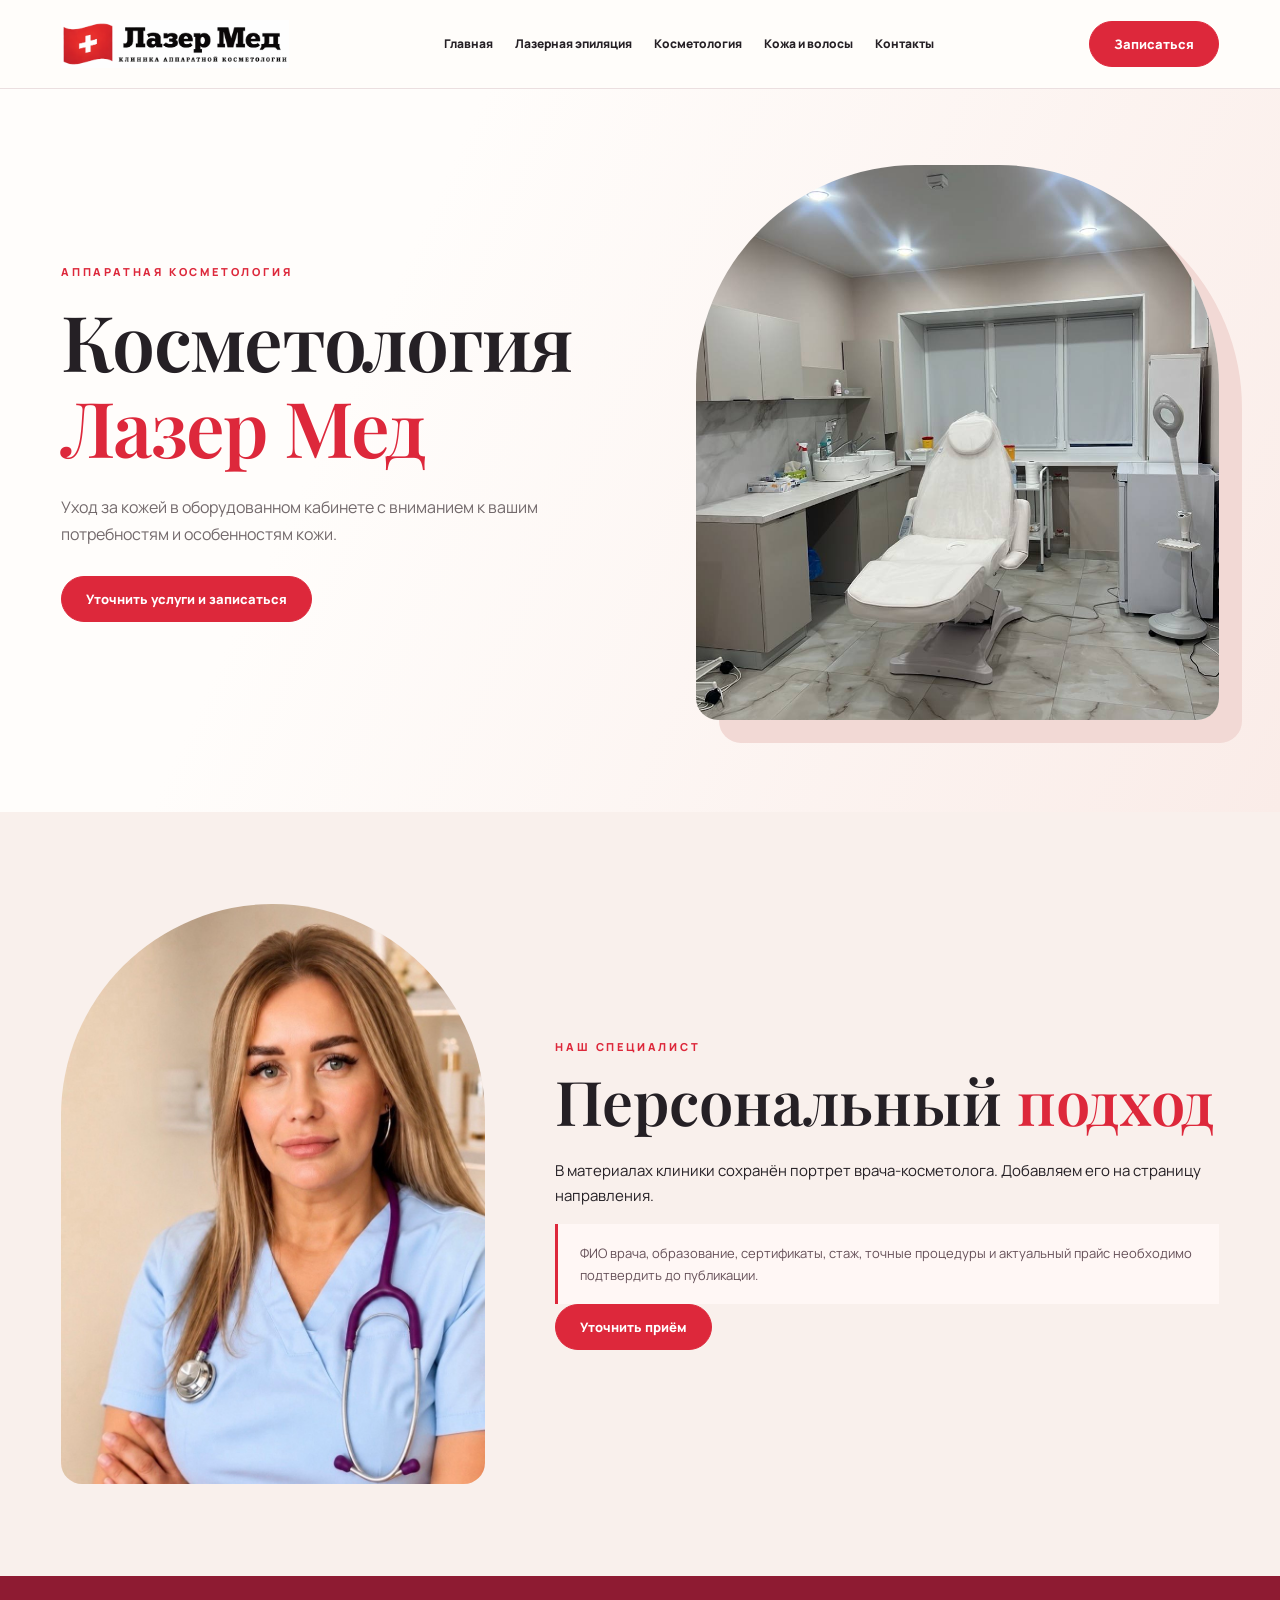
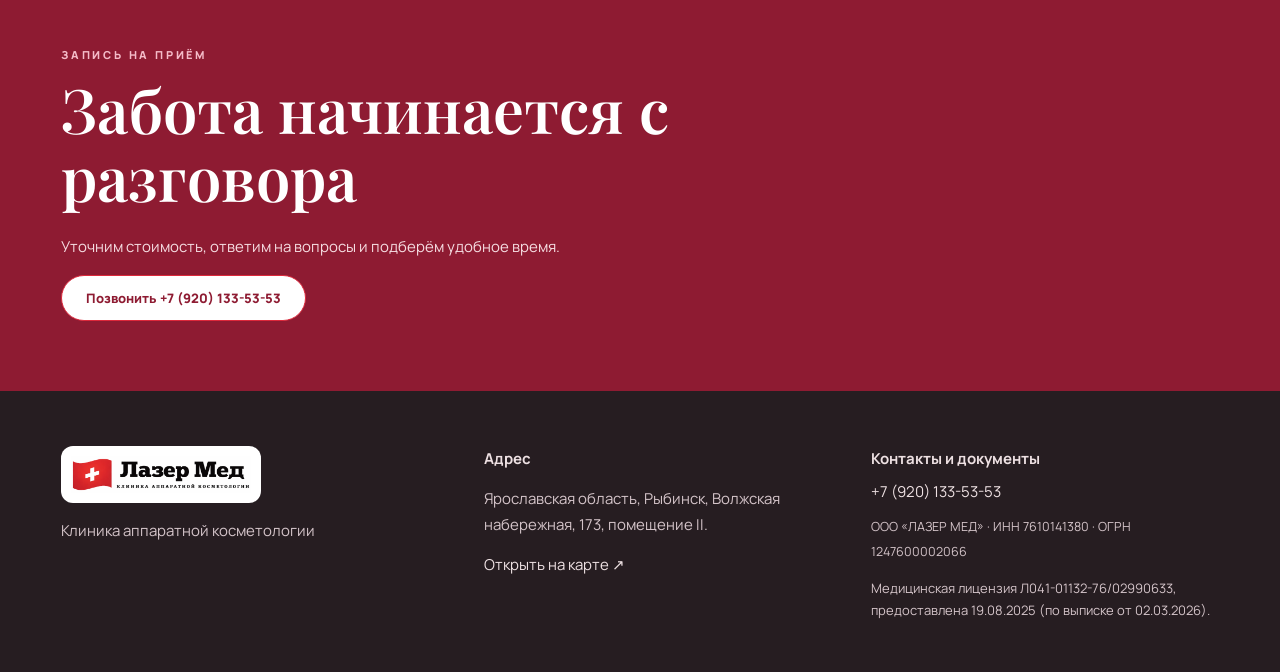
==== cosmetology.html @ faab71e4 "Add files via upload" ====
<!doctype html><html lang="ru"><head><meta charset="utf-8"><meta name="viewport" content="width=device-width, initial-scale=1"><meta name="theme-color" content="#dd283b"><meta name="description" content="Лазер Мед — клиника аппаратной косметологии, лазерная эпиляция в Рыбинске, Волжская набережная 173"><title>Косметология — Лазер Мед, Рыбинск</title><link rel="icon" href="logo.png"><link rel="stylesheet" href="style.css"></head><body><header class="header"><div class="container header-inner"><a href="index.html"><img class="brand" src="logo.png" alt="Лазер Мед"></a><nav class="nav"><a href="index.html">Главная</a><a href="epilation.html">Лазерная эпиляция</a><a href="cosmetology.html">Косметология</a><a href="trichology.html">Кожа и волосы</a><a href="index.html#contacts">Контакты</a></nav><a class="button" href="tel:+79201335353">Записаться</a></div></header><main><section class="hero"><div class="container hero-inner"><div><div class="eyebrow">Аппаратная косметология</div><h1>Косметология <em>Лазер Мед</em></h1><p class="hero-copy">Уход за кожей в оборудованном кабинете с вниманием к вашим потребностям и особенностям кожи.</p><div class="buttons"><a class="button" href="tel:+79201335353">Уточнить услуги и записаться</a></div></div><img class="hero-img original" src="5474239653788459396.jpg" alt="Кабинет косметологии"></div></section><section class="section soft"><div class="container doctor"><img src="5474227696599508143.jpg" alt="Портрет специалиста клиники"><div><div class="eyebrow">Наш специалист</div><h2>Персональный <em>подход</em></h2><p>В материалах клиники сохранён портрет врача-косметолога. Добавляем его на страницу направления.</p><div class="notice">ФИО врача, образование, сертификаты, стаж, точные процедуры и актуальный прайс необходимо подтвердить до публикации.</div><a class="button" href="tel:+79201335353">Уточнить приём</a></div></div></section><section class="cta"><div class="container"><div class="eyebrow" style="color:#f4bbc8">Запись на приём</div><h2>Забота начинается с разговора</h2><p>Уточним стоимость, ответим на вопросы и подберём удобное время.</p><a class="button" style="background:white;color:#8e1b32" href="tel:+79201335353">Позвонить +7 (920) 133-53-53</a></div></section></main><footer class="footer" id="contacts"><div class="container footcols"><div><img src="logo.png" alt="Лазер Мед"><p>Клиника аппаратной косметологии</p></div><div><strong>Адрес</strong><p>Ярославская область, Рыбинск, Волжская набережная, 173, помещение II.</p><a href="https://yandex.ru/maps/?text=%D0%A0%D1%8B%D0%B1%D0%B8%D0%BD%D1%81%D0%BA%20%D0%92%D0%BE%D0%BB%D0%B6%D1%81%D0%BA%D0%B0%D1%8F%20%D0%BD%D0%B0%D0%B1%D0%B5%D1%80%D0%B5%D0%B6%D0%BD%D0%B0%D1%8F%20173" target="_blank" rel="noopener">Открыть на карте ↗</a></div><div><strong>Контакты и документы</strong><a href="tel:+79201335353">+7 (920) 133-53-53</a><small>ООО «ЛАЗЕР МЕД» · ИНН 7610141380 · ОГРН 1247600002066</small><p class="subtle">Медицинская лицензия Л041-01132-76/02990633, предоставлена 19.08.2025 (по выписке от 02.03.2026).</p></div></div></footer><div class="mob"><a class="button alt" href="index.html">Главная</a><a class="button" href="tel:+79201335353">Записаться</a></div></body></html>
---- style.css ----
@import url('https://fonts.googleapis.com/css2?family=Manrope:wght@400;500;600;700;800&family=Playfair+Display:wght@500;600;700&display=swap');:root{--red:#dd283b;--burg:#8e1b32;--ink:#252025;--muted:#736a6c;--light:#fffaf8;--cream:#f5eae5;--line:#eee4e2}*{box-sizing:border-box}html{scroll-behavior:smooth}body{margin:0;color:var(--ink);background:var(--light);font:15px/1.7 Manrope,Arial,sans-serif}a{text-decoration:none;color:inherit}img{display:block;max-width:100%}.container{max-width:1210px;padding:0 26px;margin:auto}.header{position:sticky;top:0;z-index:10;background:#fffdfaf2;backdrop-filter:blur(18px);border-bottom:1px solid #ebdfe0}.header-inner{height:88px;display:flex;align-items:center;justify-content:space-between;gap:20px}.brand{width:228px}.nav{display:flex;gap:22px;align-items:center;font-size:12px;font-weight:800}.nav a:hover,.text-link:hover{color:var(--red)}.button{display:inline-flex;align-items:center;justify-content:center;gap:9px;border:1px solid var(--red);border-radius:100px;padding:13px 24px;font:800 13px Manrope;color:white;background:var(--red);transition:.2s}.button:hover{background:var(--burg);border-color:var(--burg)}.button.alt{background:transparent;color:var(--burg);border-color:#dcb3ba}.hero{padding:76px 0 92px;overflow:hidden;background:linear-gradient(115deg,#fffdfb 30%,#faece8)}.hero-inner{display:grid;grid-template-columns:1.04fr .96fr;align-items:center;gap:68px}.eyebrow{text-transform:uppercase;color:var(--red);letter-spacing:2.8px;font-size:11px;font-weight:800}.hero h1,h2,h3{font-family:'Playfair Display',Georgia,serif;line-height:1.12;font-weight:600}.hero h1{font-size:clamp(54px,6vw,86px);margin:15px 0 25px;letter-spacing:-1.7px}h1 em,h2 em{color:var(--red);font-style:normal}.hero-copy{color:var(--muted);max-width:570px;font-size:16px}.hero-img{width:100%;height:555px;object-fit:cover;object-position:center 46%;border-radius:220px 220px 22px 22px;box-shadow:23px 23px 0 #f2d9d5}.buttons{display:flex;gap:12px;flex-wrap:wrap;margin-top:28px}.label{font-size:12px;color:#816b70;margin-top:27px}.section{padding:92px 0}h2{font-size:clamp(43px,4.8vw,68px);margin:10px 0 22px}.intro{max-width:730px;color:var(--muted);margin:0 0 38px}.cards{display:grid;grid-template-columns:repeat(3,1fr);gap:22px}.card{border-radius:24px;overflow:hidden;background:white;border:1px solid var(--line);box-shadow:0 14px 42px #49212b0c}.card img{width:100%;height:290px;object-fit:cover}.card img.original{filter:brightness(1.08) contrast(.98) saturate(.83)}.card-body{padding:29px}.card h3{font-size:34px;margin:0 0 11px}.card p{font-size:13px;color:var(--muted)}.text-link{font-size:12px;font-weight:800;color:var(--burg);letter-spacing:.3px}.soft{background:#f9f0ec}.two{display:grid;grid-template-columns:1fr 1fr;gap:72px;align-items:center}.two>img{width:100%;height:590px;object-fit:cover;border-radius:24px}.two>img.original{filter:brightness(1.06) contrast(.96) saturate(.86)}.subtle{font-size:13px;color:var(--muted)}.tag{display:inline-block;border:1px solid #e9cdd3;background:white;border-radius:50px;padding:7px 16px;margin:5px 5px 5px 0;font-size:12px;font-weight:800}.gallery{display:grid;grid-template-columns:repeat(3,1fr);gap:16px}.gallery img{width:100%;height:350px;object-fit:cover;border-radius:18px;filter:brightness(1.08) contrast(.97) saturate(.84)}.doctor{display:grid;grid-template-columns:.78fr 1.22fr;gap:70px;align-items:center}.doctor img{height:580px;width:100%;object-fit:cover;object-position:center top;border-radius:220px 220px 22px 22px}.badge{color:var(--burg);background:#f9e6e7;font-size:12px;font-weight:800;border-radius:50px;padding:8px 16px;display:inline-block}.notice{border-left:3px solid var(--red);background:#fff7f5;padding:18px 22px;font-size:13px;color:#665159}.tablebox{overflow:auto;background:white;border-radius:18px;border:1px solid var(--line)}table{border-collapse:collapse;width:100%;min-width:590px}th,td{padding:13px 18px;border-bottom:1px solid #f2e8e6}th{background:#fbe9e8;color:#9c2940;font-size:12px;text-align:left}td:not(:first-child),th:not(:first-child){text-align:right;white-space:nowrap}tr:last-child td{border:0}.cta{background:var(--burg);color:white;padding:70px 0}.cta h2{max-width:850px}.cta p{color:#f5dce1}.footer{background:#261d21;color:#eee1e3;padding:55px 0 38px}.footcols{display:grid;grid-template-columns:1.1fr 1fr 1fr;gap:40px}.footcols img{width:200px;background:white;padding:10px;border-radius:12px}.footer p,.footer small{color:#d4c4c9}.footer a{display:block;margin:8px 0}.mob{display:none}@media(max-width:980px){.nav{gap:12px}.nav a{font-size:10px}.brand{width:155px}.hero-inner{gap:32px}.two{gap:38px}}@media(max-width:730px){.container{padding:0 20px}.header-inner{height:76px}.nav{display:none}.brand{width:190px}.hero{padding:55px 0 65px}.hero-inner,.two,.doctor,.footcols{grid-template-columns:1fr}.hero-img{height:380px;border-radius:185px 185px 18px 18px}.hero h1{font-size:clamp(53px,13vw,79px)}.section{padding:65px 0}.cards{grid-template-columns:1fr}.gallery{grid-template-columns:1fr 1fr}.gallery img{height:240px}.doctor img{height:430px}.two>img{height:390px}.footer{padding-bottom:108px}.mob{display:flex;position:fixed;bottom:0;left:0;right:0;padding:10px;background:#fffdfa;box-shadow:0 -3px 25px #39182426;gap:10px;z-index:20}.mob .button{flex:1;font-size:12px;padding:10px}} .pricelist-grid{display:grid;grid-template-columns:repeat(3,minmax(0,1fr));gap:18px;margin:26px 0}.pricelist-grid a{display:block;border:1px solid #eadcdd;background:#fff;border-radius:18px;overflow:hidden;box-shadow:0 8px 28px #41212914}.pricelist-grid img{width:100%;height:auto;display:block}.pricelist-grid a:hover{box-shadow:0 12px 36px #41212933}@media(max-width:720px){.pricelist-grid{grid-template-columns:1fr}}
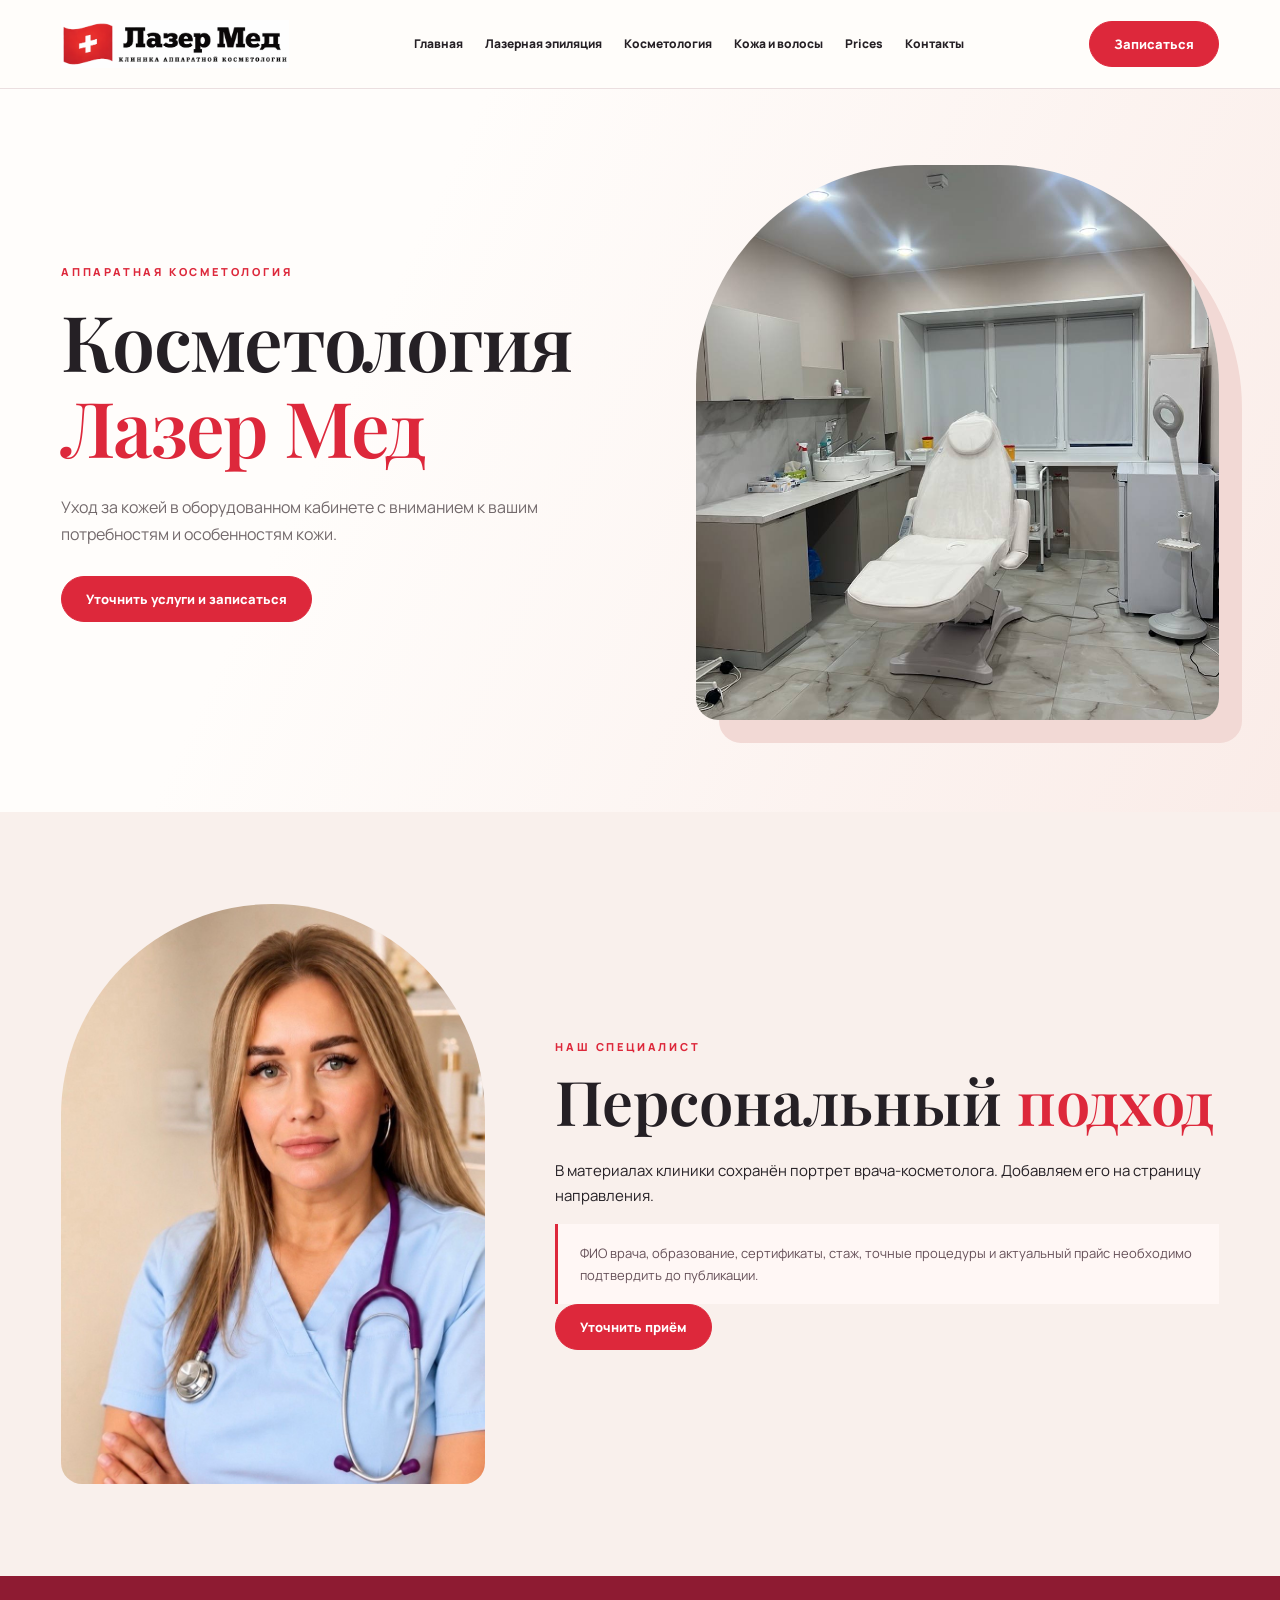
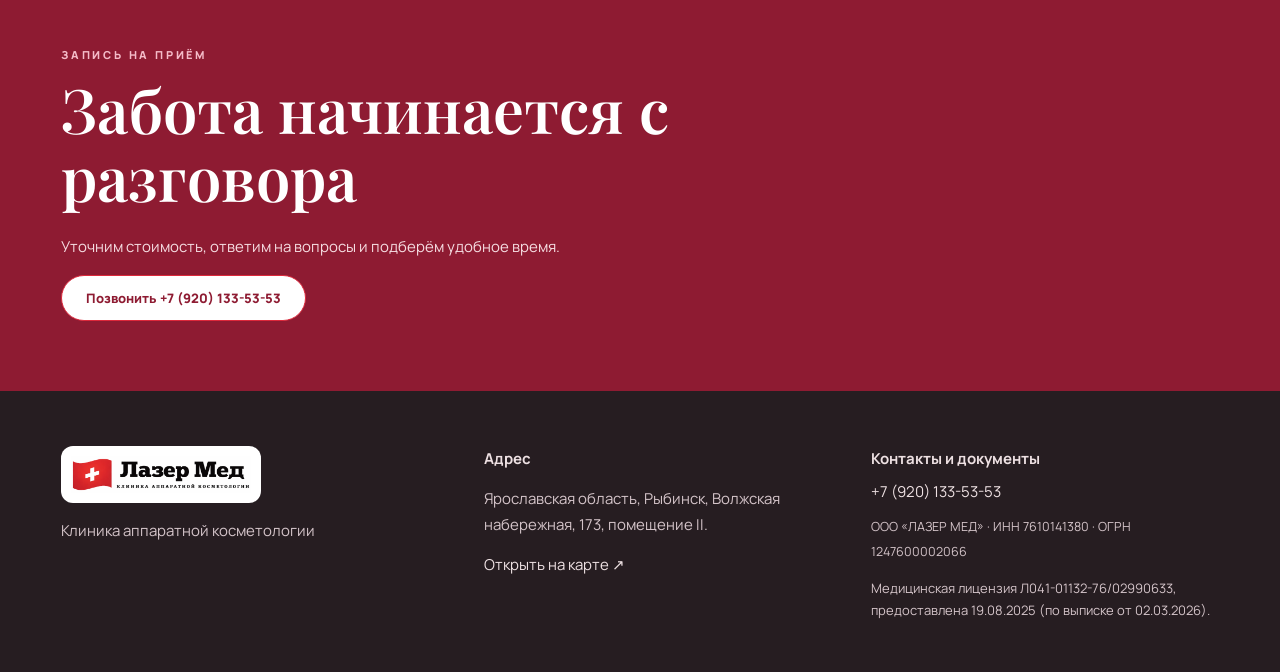
==== commit f49f343a: "Add files via upload" ====
--- a/cosmetology.html
+++ b/cosmetology.html
@@ -1 +1 @@
-<!doctype html><html lang="ru"><head><meta charset="utf-8"><meta name="viewport" content="width=device-width, initial-scale=1"><meta name="theme-color" content="#dd283b"><meta name="description" content="Лазер Мед — клиника аппаратной косметологии, лазерная эпиляция в Рыбинске, Волжская набережная 173"><title>Косметология — Лазер Мед, Рыбинск</title><link rel="icon" href="logo.png"><link rel="stylesheet" href="style.css"></head><body><header class="header"><div class="container header-inner"><a href="index.html"><img class="brand" src="logo.png" alt="Лазер Мед"></a><nav class="nav"><a href="index.html">Главная</a><a href="epilation.html">Лазерная эпиляция</a><a href="cosmetology.html">Косметология</a><a href="trichology.html">Кожа и волосы</a><a href="index.html#contacts">Контакты</a></nav><a class="button" href="tel:+79201335353">Записаться</a></div></header><main><section class="hero"><div class="container hero-inner"><div><div class="eyebrow">Аппаратная косметология</div><h1>Косметология <em>Лазер Мед</em></h1><p class="hero-copy">Уход за кожей в оборудованном кабинете с вниманием к вашим потребностям и особенностям кожи.</p><div class="buttons"><a class="button" href="tel:+79201335353">Уточнить услуги и записаться</a></div></div><img class="hero-img original" src="5474239653788459396.jpg" alt="Кабинет косметологии"></div></section><section class="section soft"><div class="container doctor"><img src="5474227696599508143.jpg" alt="Портрет специалиста клиники"><div><div class="eyebrow">Наш специалист</div><h2>Персональный <em>подход</em></h2><p>В материалах клиники сохранён портрет врача-косметолога. Добавляем его на страницу направления.</p><div class="notice">ФИО врача, образование, сертификаты, стаж, точные процедуры и актуальный прайс необходимо подтвердить до публикации.</div><a class="button" href="tel:+79201335353">Уточнить приём</a></div></div></section><section class="cta"><div class="container"><div class="eyebrow" style="color:#f4bbc8">Запись на приём</div><h2>Забота начинается с разговора</h2><p>Уточним стоимость, ответим на вопросы и подберём удобное время.</p><a class="button" style="background:white;color:#8e1b32" href="tel:+79201335353">Позвонить +7 (920) 133-53-53</a></div></section></main><footer class="footer" id="contacts"><div class="container footcols"><div><img src="logo.png" alt="Лазер Мед"><p>Клиника аппаратной косметологии</p></div><div><strong>Адрес</strong><p>Ярославская область, Рыбинск, Волжская набережная, 173, помещение II.</p><a href="https://yandex.ru/maps/?text=%D0%A0%D1%8B%D0%B1%D0%B8%D0%BD%D1%81%D0%BA%20%D0%92%D0%BE%D0%BB%D0%B6%D1%81%D0%BA%D0%B0%D1%8F%20%D0%BD%D0%B0%D0%B1%D0%B5%D1%80%D0%B5%D0%B6%D0%BD%D0%B0%D1%8F%20173" target="_blank" rel="noopener">Открыть на карте ↗</a></div><div><strong>Контакты и документы</strong><a href="tel:+79201335353">+7 (920) 133-53-53</a><small>ООО «ЛАЗЕР МЕД» · ИНН 7610141380 · ОГРН 1247600002066</small><p class="subtle">Медицинская лицензия Л041-01132-76/02990633, предоставлена 19.08.2025 (по выписке от 02.03.2026).</p></div></div></footer><div class="mob"><a class="button alt" href="index.html">Главная</a><a class="button" href="tel:+79201335353">Записаться</a></div></body></html>+<!doctype html><html lang="ru"><head><meta charset="utf-8"><meta name="viewport" content="width=device-width, initial-scale=1"><meta name="theme-color" content="#dd283b"><meta name="description" content="Лазер Мед — клиника аппаратной косметологии, лазерная эпиляция в Рыбинске, Волжская набережная 173"><title>Косметология — Лазер Мед, Рыбинск</title><link rel="icon" href="logo.png"><link rel="stylesheet" href="style.css"></head><body><header class="header"><div class="container header-inner"><a href="index.html"><img class="brand" src="logo.png" alt="Лазер Мед"></a><nav class="nav"><a href="index.html">Главная</a><a href="epilation.html">Лазерная эпиляция</a><a href="cosmetology.html">Косметология</a><a href="trichology.html">Кожа и волосы</a><a href="prices.html">Prices</a><a href="index.html#contacts">Контакты</a></nav><a class="button" href="tel:+79201335353">Записаться</a></div></header><main><section class="hero"><div class="container hero-inner"><div><div class="eyebrow">Аппаратная косметология</div><h1>Косметология <em>Лазер Мед</em></h1><p class="hero-copy">Уход за кожей в оборудованном кабинете с вниманием к вашим потребностям и особенностям кожи.</p><div class="buttons"><a class="button" href="tel:+79201335353">Уточнить услуги и записаться</a></div></div><img class="hero-img original" src="5474239653788459396.jpg" alt="Кабинет косметологии"></div></section><section class="section soft"><div class="container doctor"><img src="5474227696599508143.jpg" alt="Портрет специалиста клиники"><div><div class="eyebrow">Наш специалист</div><h2>Персональный <em>подход</em></h2><p>В материалах клиники сохранён портрет врача-косметолога. Добавляем его на страницу направления.</p><div class="notice">ФИО врача, образование, сертификаты, стаж, точные процедуры и актуальный прайс необходимо подтвердить до публикации.</div><a class="button" href="tel:+79201335353">Уточнить приём</a></div></div></section><section class="cta"><div class="container"><div class="eyebrow" style="color:#f4bbc8">Запись на приём</div><h2>Забота начинается с разговора</h2><p>Уточним стоимость, ответим на вопросы и подберём удобное время.</p><a class="button" style="background:white;color:#8e1b32" href="tel:+79201335353">Позвонить +7 (920) 133-53-53</a></div></section></main><footer class="footer" id="contacts"><div class="container footcols"><div><img src="logo.png" alt="Лазер Мед"><p>Клиника аппаратной косметологии</p></div><div><strong>Адрес</strong><p>Ярославская область, Рыбинск, Волжская набережная, 173, помещение II.</p><a href="https://yandex.ru/maps/?text=%D0%A0%D1%8B%D0%B1%D0%B8%D0%BD%D1%81%D0%BA%20%D0%92%D0%BE%D0%BB%D0%B6%D1%81%D0%BA%D0%B0%D1%8F%20%D0%BD%D0%B0%D0%B1%D0%B5%D1%80%D0%B5%D0%B6%D0%BD%D0%B0%D1%8F%20173" target="_blank" rel="noopener">Открыть на карте ↗</a></div><div><strong>Контакты и документы</strong><a href="tel:+79201335353">+7 (920) 133-53-53</a><small>ООО «ЛАЗЕР МЕД» · ИНН 7610141380 · ОГРН 1247600002066</small><p class="subtle">Медицинская лицензия Л041-01132-76/02990633, предоставлена 19.08.2025 (по выписке от 02.03.2026).</p></div></div></footer><div class="mob"><a class="button alt" href="index.html">Главная</a><a class="button" href="tel:+79201335353">Записаться</a></div></body></html>
--- a/style.css
+++ b/style.css
@@ -1 +1 @@
-@import url('https://fonts.googleapis.com/css2?family=Manrope:wght@400;500;600;700;800&family=Playfair+Display:wght@500;600;700&display=swap');:root{--red:#dd283b;--burg:#8e1b32;--ink:#252025;--muted:#736a6c;--light:#fffaf8;--cream:#f5eae5;--line:#eee4e2}*{box-sizing:border-box}html{scroll-behavior:smooth}body{margin:0;color:var(--ink);background:var(--light);font:15px/1.7 Manrope,Arial,sans-serif}a{text-decoration:none;color:inherit}img{display:block;max-width:100%}.container{max-width:1210px;padding:0 26px;margin:auto}.header{position:sticky;top:0;z-index:10;background:#fffdfaf2;backdrop-filter:blur(18px);border-bottom:1px solid #ebdfe0}.header-inner{height:88px;display:flex;align-items:center;justify-content:space-between;gap:20px}.brand{width:228px}.nav{display:flex;gap:22px;align-items:center;font-size:12px;font-weight:800}.nav a:hover,.text-link:hover{color:var(--red)}.button{display:inline-flex;align-items:center;justify-content:center;gap:9px;border:1px solid var(--red);border-radius:100px;padding:13px 24px;font:800 13px Manrope;color:white;background:var(--red);transition:.2s}.button:hover{background:var(--burg);border-color:var(--burg)}.button.alt{background:transparent;color:var(--burg);border-color:#dcb3ba}.hero{padding:76px 0 92px;overflow:hidden;background:linear-gradient(115deg,#fffdfb 30%,#faece8)}.hero-inner{display:grid;grid-template-columns:1.04fr .96fr;align-items:center;gap:68px}.eyebrow{text-transform:uppercase;color:var(--red);letter-spacing:2.8px;font-size:11px;font-weight:800}.hero h1,h2,h3{font-family:'Playfair Display',Georgia,serif;line-height:1.12;font-weight:600}.hero h1{font-size:clamp(54px,6vw,86px);margin:15px 0 25px;letter-spacing:-1.7px}h1 em,h2 em{color:var(--red);font-style:normal}.hero-copy{color:var(--muted);max-width:570px;font-size:16px}.hero-img{width:100%;height:555px;object-fit:cover;object-position:center 46%;border-radius:220px 220px 22px 22px;box-shadow:23px 23px 0 #f2d9d5}.buttons{display:flex;gap:12px;flex-wrap:wrap;margin-top:28px}.label{font-size:12px;color:#816b70;margin-top:27px}.section{padding:92px 0}h2{font-size:clamp(43px,4.8vw,68px);margin:10px 0 22px}.intro{max-width:730px;color:var(--muted);margin:0 0 38px}.cards{display:grid;grid-template-columns:repeat(3,1fr);gap:22px}.card{border-radius:24px;overflow:hidden;background:white;border:1px solid var(--line);box-shadow:0 14px 42px #49212b0c}.card img{width:100%;height:290px;object-fit:cover}.card img.original{filter:brightness(1.08) contrast(.98) saturate(.83)}.card-body{padding:29px}.card h3{font-size:34px;margin:0 0 11px}.card p{font-size:13px;color:var(--muted)}.text-link{font-size:12px;font-weight:800;color:var(--burg);letter-spacing:.3px}.soft{background:#f9f0ec}.two{display:grid;grid-template-columns:1fr 1fr;gap:72px;align-items:center}.two>img{width:100%;height:590px;object-fit:cover;border-radius:24px}.two>img.original{filter:brightness(1.06) contrast(.96) saturate(.86)}.subtle{font-size:13px;color:var(--muted)}.tag{display:inline-block;border:1px solid #e9cdd3;background:white;border-radius:50px;padding:7px 16px;margin:5px 5px 5px 0;font-size:12px;font-weight:800}.gallery{display:grid;grid-template-columns:repeat(3,1fr);gap:16px}.gallery img{width:100%;height:350px;object-fit:cover;border-radius:18px;filter:brightness(1.08) contrast(.97) saturate(.84)}.doctor{display:grid;grid-template-columns:.78fr 1.22fr;gap:70px;align-items:center}.doctor img{height:580px;width:100%;object-fit:cover;object-position:center top;border-radius:220px 220px 22px 22px}.badge{color:var(--burg);background:#f9e6e7;font-size:12px;font-weight:800;border-radius:50px;padding:8px 16px;display:inline-block}.notice{border-left:3px solid var(--red);background:#fff7f5;padding:18px 22px;font-size:13px;color:#665159}.tablebox{overflow:auto;background:white;border-radius:18px;border:1px solid var(--line)}table{border-collapse:collapse;width:100%;min-width:590px}th,td{padding:13px 18px;border-bottom:1px solid #f2e8e6}th{background:#fbe9e8;color:#9c2940;font-size:12px;text-align:left}td:not(:first-child),th:not(:first-child){text-align:right;white-space:nowrap}tr:last-child td{border:0}.cta{background:var(--burg);color:white;padding:70px 0}.cta h2{max-width:850px}.cta p{color:#f5dce1}.footer{background:#261d21;color:#eee1e3;padding:55px 0 38px}.footcols{display:grid;grid-template-columns:1.1fr 1fr 1fr;gap:40px}.footcols img{width:200px;background:white;padding:10px;border-radius:12px}.footer p,.footer small{color:#d4c4c9}.footer a{display:block;margin:8px 0}.mob{display:none}@media(max-width:980px){.nav{gap:12px}.nav a{font-size:10px}.brand{width:155px}.hero-inner{gap:32px}.two{gap:38px}}@media(max-width:730px){.container{padding:0 20px}.header-inner{height:76px}.nav{display:none}.brand{width:190px}.hero{padding:55px 0 65px}.hero-inner,.two,.doctor,.footcols{grid-template-columns:1fr}.hero-img{height:380px;border-radius:185px 185px 18px 18px}.hero h1{font-size:clamp(53px,13vw,79px)}.section{padding:65px 0}.cards{grid-template-columns:1fr}.gallery{grid-template-columns:1fr 1fr}.gallery img{height:240px}.doctor img{height:430px}.two>img{height:390px}.footer{padding-bottom:108px}.mob{display:flex;position:fixed;bottom:0;left:0;right:0;padding:10px;background:#fffdfa;box-shadow:0 -3px 25px #39182426;gap:10px;z-index:20}.mob .button{flex:1;font-size:12px;padding:10px}} .pricelist-grid{display:grid;grid-template-columns:repeat(3,minmax(0,1fr));gap:18px;margin:26px 0}.pricelist-grid a{display:block;border:1px solid #eadcdd;background:#fff;border-radius:18px;overflow:hidden;box-shadow:0 8px 28px #41212914}.pricelist-grid img{width:100%;height:auto;display:block}.pricelist-grid a:hover{box-shadow:0 12px 36px #41212933}@media(max-width:720px){.pricelist-grid{grid-template-columns:1fr}}+@import url('https://fonts.googleapis.com/css2?family=Manrope:wght@400;500;600;700;800&family=Playfair+Display:wght@500;600;700&display=swap');:root{--red:#dd283b;--burg:#8e1b32;--ink:#252025;--muted:#736a6c;--light:#fffaf8;--cream:#f5eae5;--line:#eee4e2}*{box-sizing:border-box}html{scroll-behavior:smooth}body{margin:0;color:var(--ink);background:var(--light);font:15px/1.7 Manrope,Arial,sans-serif}a{text-decoration:none;color:inherit}img{display:block;max-width:100%}.container{max-width:1210px;padding:0 26px;margin:auto}.header{position:sticky;top:0;z-index:10;background:#fffdfaf2;backdrop-filter:blur(18px);border-bottom:1px solid #ebdfe0}.header-inner{height:88px;display:flex;align-items:center;justify-content:space-between;gap:20px}.brand{width:228px}.nav{display:flex;gap:22px;align-items:center;font-size:12px;font-weight:800}.nav a:hover,.text-link:hover{color:var(--red)}.button{display:inline-flex;align-items:center;justify-content:center;gap:9px;border:1px solid var(--red);border-radius:100px;padding:13px 24px;font:800 13px Manrope;color:white;background:var(--red);transition:.2s}.button:hover{background:var(--burg);border-color:var(--burg)}.button.alt{background:transparent;color:var(--burg);border-color:#dcb3ba}.hero{padding:76px 0 92px;overflow:hidden;background:linear-gradient(115deg,#fffdfb 30%,#faece8)}.hero-inner{display:grid;grid-template-columns:1.04fr .96fr;align-items:center;gap:68px}.eyebrow{text-transform:uppercase;color:var(--red);letter-spacing:2.8px;font-size:11px;font-weight:800}.hero h1,h2,h3{font-family:'Playfair Display',Georgia,serif;line-height:1.12;font-weight:600}.hero h1{font-size:clamp(54px,6vw,86px);margin:15px 0 25px;letter-spacing:-1.7px}h1 em,h2 em{color:var(--red);font-style:normal}.hero-copy{color:var(--muted);max-width:570px;font-size:16px}.hero-img{width:100%;height:555px;object-fit:cover;object-position:center 46%;border-radius:220px 220px 22px 22px;box-shadow:23px 23px 0 #f2d9d5}.buttons{display:flex;gap:12px;flex-wrap:wrap;margin-top:28px}.label{font-size:12px;color:#816b70;margin-top:27px}.section{padding:92px 0}h2{font-size:clamp(43px,4.8vw,68px);margin:10px 0 22px}.intro{max-width:730px;color:var(--muted);margin:0 0 38px}.cards{display:grid;grid-template-columns:repeat(3,1fr);gap:22px}.card{border-radius:24px;overflow:hidden;background:white;border:1px solid var(--line);box-shadow:0 14px 42px #49212b0c}.card img{width:100%;height:290px;object-fit:cover}.card img.original{filter:brightness(1.08) contrast(.98) saturate(.83)}.card-body{padding:29px}.card h3{font-size:34px;margin:0 0 11px}.card p{font-size:13px;color:var(--muted)}.text-link{font-size:12px;font-weight:800;color:var(--burg);letter-spacing:.3px}.soft{background:#f9f0ec}.two{display:grid;grid-template-columns:1fr 1fr;gap:72px;align-items:center}.two>img{width:100%;height:590px;object-fit:cover;border-radius:24px}.two>img.original{filter:brightness(1.06) contrast(.96) saturate(.86)}.subtle{font-size:13px;color:var(--muted)}.tag{display:inline-block;border:1px solid #e9cdd3;background:white;border-radius:50px;padding:7px 16px;margin:5px 5px 5px 0;font-size:12px;font-weight:800}.gallery{display:grid;grid-template-columns:repeat(3,1fr);gap:16px}.gallery img{width:100%;height:350px;object-fit:cover;border-radius:18px;filter:brightness(1.08) contrast(.97) saturate(.84)}.doctor{display:grid;grid-template-columns:.78fr 1.22fr;gap:70px;align-items:center}.doctor img{height:580px;width:100%;object-fit:cover;object-position:center top;border-radius:220px 220px 22px 22px}.badge{color:var(--burg);background:#f9e6e7;font-size:12px;font-weight:800;border-radius:50px;padding:8px 16px;display:inline-block}.notice{border-left:3px solid var(--red);background:#fff7f5;padding:18px 22px;font-size:13px;color:#665159}.tablebox{overflow:auto;background:white;border-radius:18px;border:1px solid var(--line)}table{border-collapse:collapse;width:100%;min-width:590px}th,td{padding:13px 18px;border-bottom:1px solid #f2e8e6}th{background:#fbe9e8;color:#9c2940;font-size:12px;text-align:left}td:not(:first-child),th:not(:first-child){text-align:right;white-space:nowrap}tr:last-child td{border:0}.cta{background:var(--burg);color:white;padding:70px 0}.cta h2{max-width:850px}.cta p{color:#f5dce1}.footer{background:#261d21;color:#eee1e3;padding:55px 0 38px}.footcols{display:grid;grid-template-columns:1.1fr 1fr 1fr;gap:40px}.footcols img{width:200px;background:white;padding:10px;border-radius:12px}.footer p,.footer small{color:#d4c4c9}.footer a{display:block;margin:8px 0}.mob{display:none}@media(max-width:980px){.nav{gap:12px}.nav a{font-size:10px}.brand{width:155px}.hero-inner{gap:32px}.two{gap:38px}}@media(max-width:730px){.container{padding:0 20px}.header-inner{height:76px}.nav{display:none}.brand{width:190px}.hero{padding:55px 0 65px}.hero-inner,.two,.doctor,.footcols{grid-template-columns:1fr}.hero-img{height:380px;border-radius:185px 185px 18px 18px}.hero h1{font-size:clamp(53px,13vw,79px)}.section{padding:65px 0}.cards{grid-template-columns:1fr}.gallery{grid-template-columns:1fr 1fr}.gallery img{height:240px}.doctor img{height:430px}.two>img{height:390px}.footer{padding-bottom:108px}.mob{display:flex;position:fixed;bottom:0;left:0;right:0;padding:10px;background:#fffdfa;box-shadow:0 -3px 25px #39182426;gap:10px;z-index:20}.mob .button{flex:1;font-size:12px;padding:10px}} .pricelist-grid{display:grid;grid-template-columns:repeat(3,minmax(0,1fr));gap:18px;margin:26px 0}.pricelist-grid a{display:block;border:1px solid #eadcdd;background:#fff;border-radius:18px;overflow:hidden;box-shadow:0 8px 28px #41212914}.pricelist-grid img{width:100%;height:auto;display:block}.pricelist-grid a:hover{box-shadow:0 12px 36px #41212933}@media(max-width:720px){.pricelist-grid{grid-template-columns:1fr}} .price-cards{display:grid;grid-template-columns:repeat(2,minmax(0,1fr));gap:24px;margin:30px 0}.price-card{background:#fff;border-radius:22px;border:1px solid #ebdfe0;overflow:hidden;box-shadow:0 12px 40px #42161e10}.price-card .price-cap{padding:26px 28px 12px}.price-cap h3{font-size:32px;margin:8px 0}.price-cap p{color:#736a6c;margin:8px 0}.price-card img{width:100%;height:auto;display:block}.archive-prices{border:1px solid #e8cfd3;background:#fff;border-radius:18px;padding:20px;margin:32px 0}.archive-prices summary{cursor:pointer;color:#8e1b32;font-weight:800}.archive-prices img{width:min(100%,580px);height:auto;margin:22px auto 0;display:block}.price-card a{display:block}.price-card a:hover{opacity:.93}@media(max-width:750px){.price-cards{grid-template-columns:1fr}.price-card .price-cap{padding:19px}} 
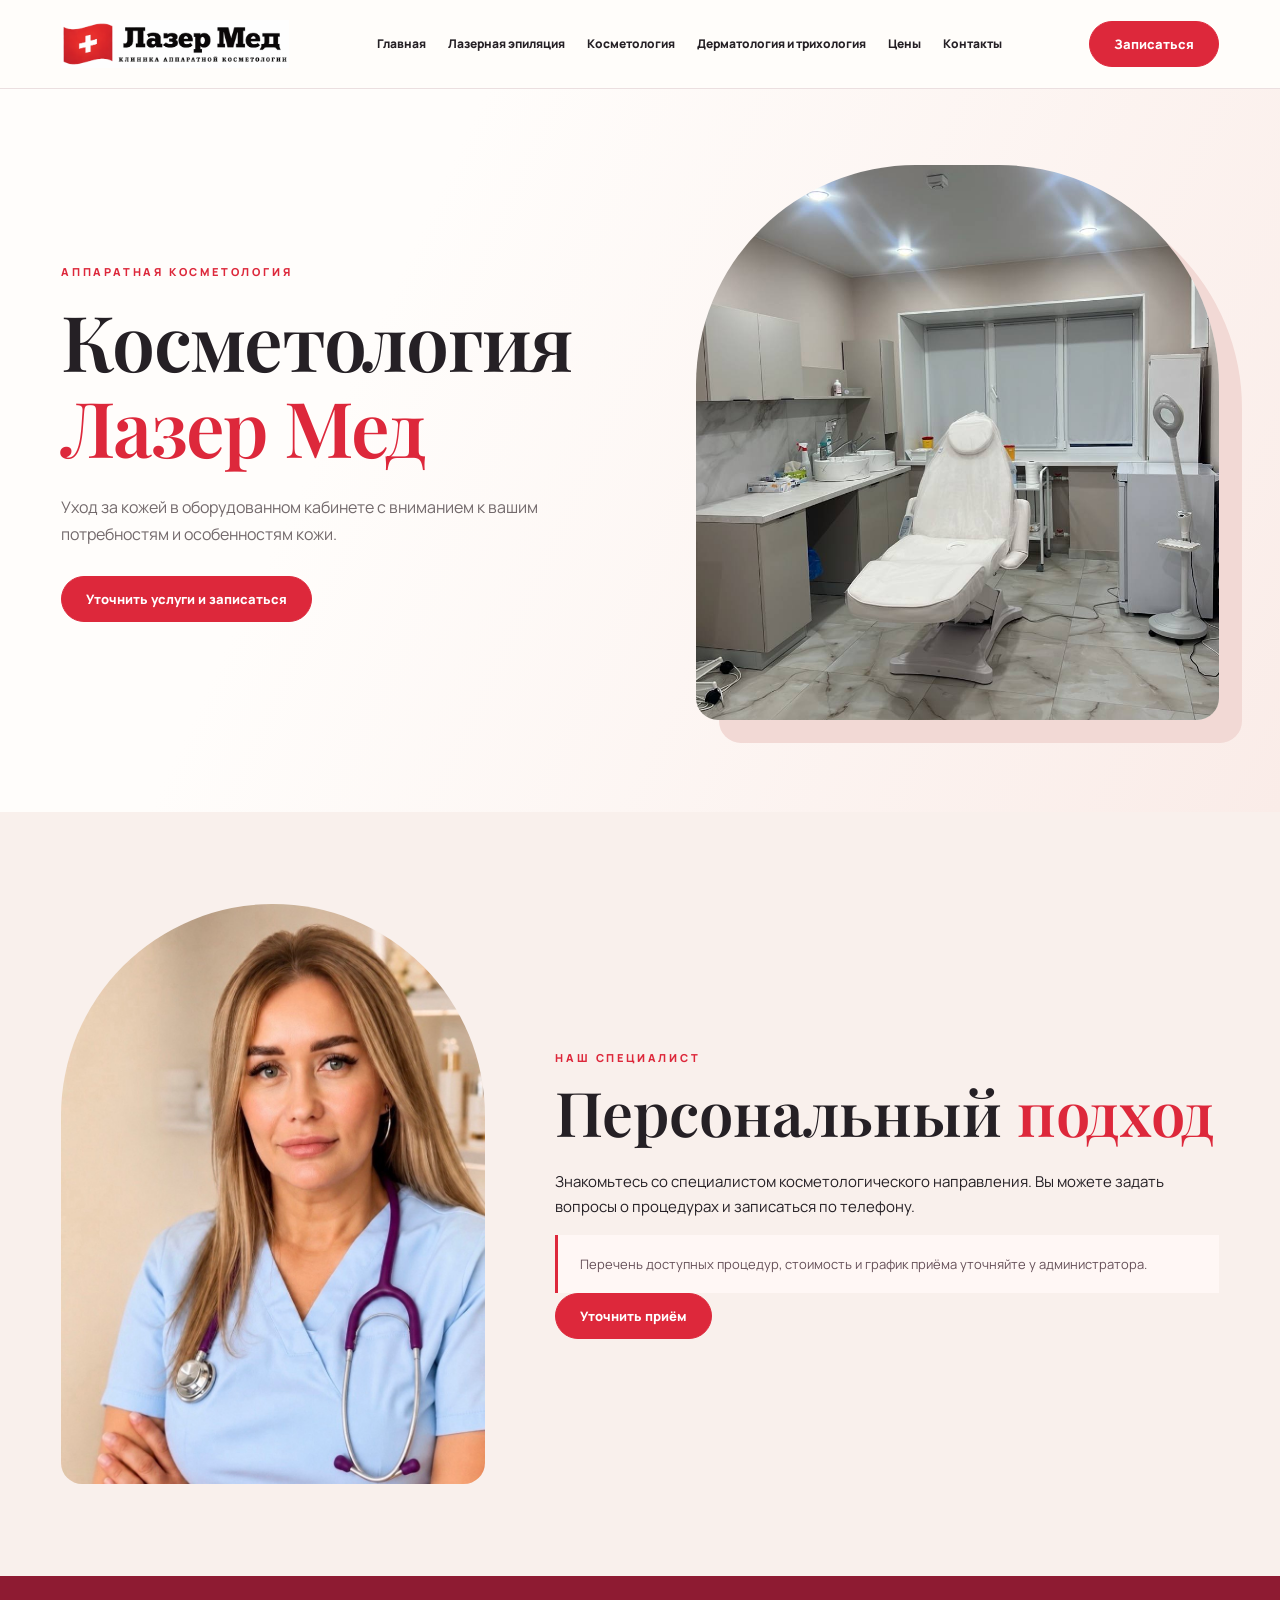
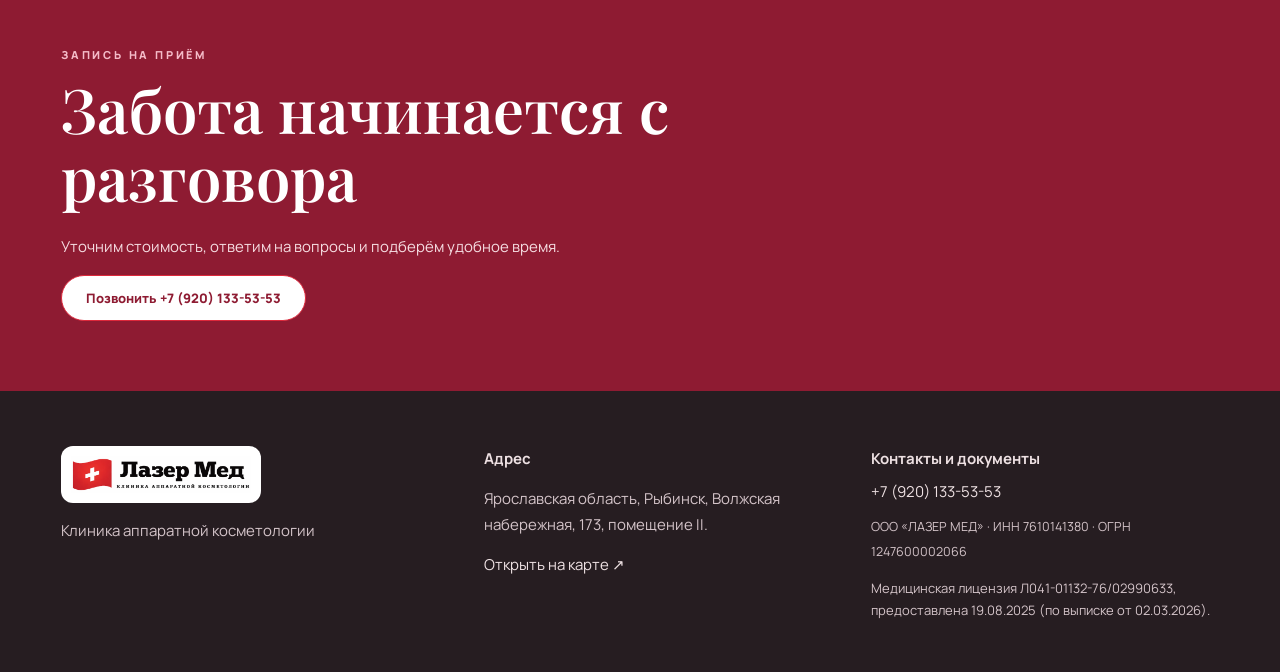
==== commit 2e94fc29: "Add files via upload" ====
--- a/cosmetology.html
+++ b/cosmetology.html
@@ -1 +1 @@
-<!doctype html><html lang="ru"><head><meta charset="utf-8"><meta name="viewport" content="width=device-width, initial-scale=1"><meta name="theme-color" content="#dd283b"><meta name="description" content="Лазер Мед — клиника аппаратной косметологии, лазерная эпиляция в Рыбинске, Волжская набережная 173"><title>Косметология — Лазер Мед, Рыбинск</title><link rel="icon" href="logo.png"><link rel="stylesheet" href="style.css"></head><body><header class="header"><div class="container header-inner"><a href="index.html"><img class="brand" src="logo.png" alt="Лазер Мед"></a><nav class="nav"><a href="index.html">Главная</a><a href="epilation.html">Лазерная эпиляция</a><a href="cosmetology.html">Косметология</a><a href="trichology.html">Кожа и волосы</a><a href="prices.html">Prices</a><a href="index.html#contacts">Контакты</a></nav><a class="button" href="tel:+79201335353">Записаться</a></div></header><main><section class="hero"><div class="container hero-inner"><div><div class="eyebrow">Аппаратная косметология</div><h1>Косметология <em>Лазер Мед</em></h1><p class="hero-copy">Уход за кожей в оборудованном кабинете с вниманием к вашим потребностям и особенностям кожи.</p><div class="buttons"><a class="button" href="tel:+79201335353">Уточнить услуги и записаться</a></div></div><img class="hero-img original" src="5474239653788459396.jpg" alt="Кабинет косметологии"></div></section><section class="section soft"><div class="container doctor"><img src="5474227696599508143.jpg" alt="Портрет специалиста клиники"><div><div class="eyebrow">Наш специалист</div><h2>Персональный <em>подход</em></h2><p>В материалах клиники сохранён портрет врача-косметолога. Добавляем его на страницу направления.</p><div class="notice">ФИО врача, образование, сертификаты, стаж, точные процедуры и актуальный прайс необходимо подтвердить до публикации.</div><a class="button" href="tel:+79201335353">Уточнить приём</a></div></div></section><section class="cta"><div class="container"><div class="eyebrow" style="color:#f4bbc8">Запись на приём</div><h2>Забота начинается с разговора</h2><p>Уточним стоимость, ответим на вопросы и подберём удобное время.</p><a class="button" style="background:white;color:#8e1b32" href="tel:+79201335353">Позвонить +7 (920) 133-53-53</a></div></section></main><footer class="footer" id="contacts"><div class="container footcols"><div><img src="logo.png" alt="Лазер Мед"><p>Клиника аппаратной косметологии</p></div><div><strong>Адрес</strong><p>Ярославская область, Рыбинск, Волжская набережная, 173, помещение II.</p><a href="https://yandex.ru/maps/?text=%D0%A0%D1%8B%D0%B1%D0%B8%D0%BD%D1%81%D0%BA%20%D0%92%D0%BE%D0%BB%D0%B6%D1%81%D0%BA%D0%B0%D1%8F%20%D0%BD%D0%B0%D0%B1%D0%B5%D1%80%D0%B5%D0%B6%D0%BD%D0%B0%D1%8F%20173" target="_blank" rel="noopener">Открыть на карте ↗</a></div><div><strong>Контакты и документы</strong><a href="tel:+79201335353">+7 (920) 133-53-53</a><small>ООО «ЛАЗЕР МЕД» · ИНН 7610141380 · ОГРН 1247600002066</small><p class="subtle">Медицинская лицензия Л041-01132-76/02990633, предоставлена 19.08.2025 (по выписке от 02.03.2026).</p></div></div></footer><div class="mob"><a class="button alt" href="index.html">Главная</a><a class="button" href="tel:+79201335353">Записаться</a></div></body></html>+<!doctype html><html lang="ru"><head><meta charset="utf-8"><meta name="viewport" content="width=device-width, initial-scale=1"><meta name="theme-color" content="#dd283b"><meta name="description" content="Лазер Мед — клиника аппаратной косметологии, лазерная эпиляция в Рыбинске, Волжская набережная 173"><title>Косметология — Лазер Мед, Рыбинск</title><link rel="icon" href="logo.png"><link rel="stylesheet" href="style.css"></head><body><header class="header"><div class="container header-inner"><a href="index.html"><img class="brand" src="logo.png" alt="Лазер Мед"></a><nav class="nav"><a href="index.html">Главная</a><a href="epilation.html">Лазерная эпиляция</a><a href="cosmetology.html">Косметология</a><a href="trichology.html">&#1044;&#1077;&#1088;&#1084;&#1072;&#1090;&#1086;&#1083;&#1086;&#1075;&#1080;&#1103; &#1080; &#1090;&#1088;&#1080;&#1093;&#1086;&#1083;&#1086;&#1075;&#1080;&#1103;</a><a href="prices.html">&#1062;&#1077;&#1085;&#1099;</a><a href="index.html#contacts">Контакты</a></nav><a class="button" href="tel:+79201335353">Записаться</a></div></header><main><section class="hero"><div class="container hero-inner"><div><div class="eyebrow">Аппаратная косметология</div><h1>Косметология <em>Лазер Мед</em></h1><p class="hero-copy">Уход за кожей в оборудованном кабинете с вниманием к вашим потребностям и особенностям кожи.</p><div class="buttons"><a class="button" href="tel:+79201335353">Уточнить услуги и записаться</a></div></div><img class="hero-img original" src="5474239653788459396.jpg" alt="Кабинет косметологии"></div></section><section class="section soft"><div class="container doctor"><img src="5474227696599508143.jpg" alt="Портрет специалиста клиники"><div><div class="eyebrow">Наш специалист</div><h2>Персональный <em>подход</em></h2><p>Знакомьтесь со специалистом косметологического направления. Вы можете задать вопросы о процедурах и записаться по телефону.</p><div class="notice">Перечень доступных процедур, стоимость и график приёма уточняйте у администратора.</div><a class="button" href="tel:+79201335353">Уточнить приём</a></div></div></section><section class="cta"><div class="container"><div class="eyebrow" style="color:#f4bbc8">Запись на приём</div><h2>Забота начинается с разговора</h2><p>Уточним стоимость, ответим на вопросы и подберём удобное время.</p><a class="button" style="background:white;color:#8e1b32" href="tel:+79201335353">Позвонить +7 (920) 133-53-53</a></div></section></main><footer class="footer" id="contacts"><div class="container footcols"><div><img src="logo.png" alt="Лазер Мед"><p>Клиника аппаратной косметологии</p></div><div><strong>Адрес</strong><p>Ярославская область, Рыбинск, Волжская набережная, 173, помещение II.</p><a href="https://yandex.ru/maps/?text=%D0%A0%D1%8B%D0%B1%D0%B8%D0%BD%D1%81%D0%BA%20%D0%92%D0%BE%D0%BB%D0%B6%D1%81%D0%BA%D0%B0%D1%8F%20%D0%BD%D0%B0%D0%B1%D0%B5%D1%80%D0%B5%D0%B6%D0%BD%D0%B0%D1%8F%20173" target="_blank" rel="noopener">Открыть на карте ↗</a></div><div><strong>Контакты и документы</strong><a href="tel:+79201335353">+7 (920) 133-53-53</a><small>ООО «ЛАЗЕР МЕД» · ИНН 7610141380 · ОГРН 1247600002066</small><p class="subtle">Медицинская лицензия Л041-01132-76/02990633, предоставлена 19.08.2025 (по выписке от 02.03.2026).</p></div></div></footer><div class="mob"><a class="button alt" href="index.html">Главная</a><a class="button" href="tel:+79201335353">Записаться</a></div></body></html>
--- a/style.css
+++ b/style.css
@@ -1 +1,3 @@
-@import url('https://fonts.googleapis.com/css2?family=Manrope:wght@400;500;600;700;800&family=Playfair+Display:wght@500;600;700&display=swap');:root{--red:#dd283b;--burg:#8e1b32;--ink:#252025;--muted:#736a6c;--light:#fffaf8;--cream:#f5eae5;--line:#eee4e2}*{box-sizing:border-box}html{scroll-behavior:smooth}body{margin:0;color:var(--ink);background:var(--light);font:15px/1.7 Manrope,Arial,sans-serif}a{text-decoration:none;color:inherit}img{display:block;max-width:100%}.container{max-width:1210px;padding:0 26px;margin:auto}.header{position:sticky;top:0;z-index:10;background:#fffdfaf2;backdrop-filter:blur(18px);border-bottom:1px solid #ebdfe0}.header-inner{height:88px;display:flex;align-items:center;justify-content:space-between;gap:20px}.brand{width:228px}.nav{display:flex;gap:22px;align-items:center;font-size:12px;font-weight:800}.nav a:hover,.text-link:hover{color:var(--red)}.button{display:inline-flex;align-items:center;justify-content:center;gap:9px;border:1px solid var(--red);border-radius:100px;padding:13px 24px;font:800 13px Manrope;color:white;background:var(--red);transition:.2s}.button:hover{background:var(--burg);border-color:var(--burg)}.button.alt{background:transparent;color:var(--burg);border-color:#dcb3ba}.hero{padding:76px 0 92px;overflow:hidden;background:linear-gradient(115deg,#fffdfb 30%,#faece8)}.hero-inner{display:grid;grid-template-columns:1.04fr .96fr;align-items:center;gap:68px}.eyebrow{text-transform:uppercase;color:var(--red);letter-spacing:2.8px;font-size:11px;font-weight:800}.hero h1,h2,h3{font-family:'Playfair Display',Georgia,serif;line-height:1.12;font-weight:600}.hero h1{font-size:clamp(54px,6vw,86px);margin:15px 0 25px;letter-spacing:-1.7px}h1 em,h2 em{color:var(--red);font-style:normal}.hero-copy{color:var(--muted);max-width:570px;font-size:16px}.hero-img{width:100%;height:555px;object-fit:cover;object-position:center 46%;border-radius:220px 220px 22px 22px;box-shadow:23px 23px 0 #f2d9d5}.buttons{display:flex;gap:12px;flex-wrap:wrap;margin-top:28px}.label{font-size:12px;color:#816b70;margin-top:27px}.section{padding:92px 0}h2{font-size:clamp(43px,4.8vw,68px);margin:10px 0 22px}.intro{max-width:730px;color:var(--muted);margin:0 0 38px}.cards{display:grid;grid-template-columns:repeat(3,1fr);gap:22px}.card{border-radius:24px;overflow:hidden;background:white;border:1px solid var(--line);box-shadow:0 14px 42px #49212b0c}.card img{width:100%;height:290px;object-fit:cover}.card img.original{filter:brightness(1.08) contrast(.98) saturate(.83)}.card-body{padding:29px}.card h3{font-size:34px;margin:0 0 11px}.card p{font-size:13px;color:var(--muted)}.text-link{font-size:12px;font-weight:800;color:var(--burg);letter-spacing:.3px}.soft{background:#f9f0ec}.two{display:grid;grid-template-columns:1fr 1fr;gap:72px;align-items:center}.two>img{width:100%;height:590px;object-fit:cover;border-radius:24px}.two>img.original{filter:brightness(1.06) contrast(.96) saturate(.86)}.subtle{font-size:13px;color:var(--muted)}.tag{display:inline-block;border:1px solid #e9cdd3;background:white;border-radius:50px;padding:7px 16px;margin:5px 5px 5px 0;font-size:12px;font-weight:800}.gallery{display:grid;grid-template-columns:repeat(3,1fr);gap:16px}.gallery img{width:100%;height:350px;object-fit:cover;border-radius:18px;filter:brightness(1.08) contrast(.97) saturate(.84)}.doctor{display:grid;grid-template-columns:.78fr 1.22fr;gap:70px;align-items:center}.doctor img{height:580px;width:100%;object-fit:cover;object-position:center top;border-radius:220px 220px 22px 22px}.badge{color:var(--burg);background:#f9e6e7;font-size:12px;font-weight:800;border-radius:50px;padding:8px 16px;display:inline-block}.notice{border-left:3px solid var(--red);background:#fff7f5;padding:18px 22px;font-size:13px;color:#665159}.tablebox{overflow:auto;background:white;border-radius:18px;border:1px solid var(--line)}table{border-collapse:collapse;width:100%;min-width:590px}th,td{padding:13px 18px;border-bottom:1px solid #f2e8e6}th{background:#fbe9e8;color:#9c2940;font-size:12px;text-align:left}td:not(:first-child),th:not(:first-child){text-align:right;white-space:nowrap}tr:last-child td{border:0}.cta{background:var(--burg);color:white;padding:70px 0}.cta h2{max-width:850px}.cta p{color:#f5dce1}.footer{background:#261d21;color:#eee1e3;padding:55px 0 38px}.footcols{display:grid;grid-template-columns:1.1fr 1fr 1fr;gap:40px}.footcols img{width:200px;background:white;padding:10px;border-radius:12px}.footer p,.footer small{color:#d4c4c9}.footer a{display:block;margin:8px 0}.mob{display:none}@media(max-width:980px){.nav{gap:12px}.nav a{font-size:10px}.brand{width:155px}.hero-inner{gap:32px}.two{gap:38px}}@media(max-width:730px){.container{padding:0 20px}.header-inner{height:76px}.nav{display:none}.brand{width:190px}.hero{padding:55px 0 65px}.hero-inner,.two,.doctor,.footcols{grid-template-columns:1fr}.hero-img{height:380px;border-radius:185px 185px 18px 18px}.hero h1{font-size:clamp(53px,13vw,79px)}.section{padding:65px 0}.cards{grid-template-columns:1fr}.gallery{grid-template-columns:1fr 1fr}.gallery img{height:240px}.doctor img{height:430px}.two>img{height:390px}.footer{padding-bottom:108px}.mob{display:flex;position:fixed;bottom:0;left:0;right:0;padding:10px;background:#fffdfa;box-shadow:0 -3px 25px #39182426;gap:10px;z-index:20}.mob .button{flex:1;font-size:12px;padding:10px}} .pricelist-grid{display:grid;grid-template-columns:repeat(3,minmax(0,1fr));gap:18px;margin:26px 0}.pricelist-grid a{display:block;border:1px solid #eadcdd;background:#fff;border-radius:18px;overflow:hidden;box-shadow:0 8px 28px #41212914}.pricelist-grid img{width:100%;height:auto;display:block}.pricelist-grid a:hover{box-shadow:0 12px 36px #41212933}@media(max-width:720px){.pricelist-grid{grid-template-columns:1fr}} .price-cards{display:grid;grid-template-columns:repeat(2,minmax(0,1fr));gap:24px;margin:30px 0}.price-card{background:#fff;border-radius:22px;border:1px solid #ebdfe0;overflow:hidden;box-shadow:0 12px 40px #42161e10}.price-card .price-cap{padding:26px 28px 12px}.price-cap h3{font-size:32px;margin:8px 0}.price-cap p{color:#736a6c;margin:8px 0}.price-card img{width:100%;height:auto;display:block}.archive-prices{border:1px solid #e8cfd3;background:#fff;border-radius:18px;padding:20px;margin:32px 0}.archive-prices summary{cursor:pointer;color:#8e1b32;font-weight:800}.archive-prices img{width:min(100%,580px);height:auto;margin:22px auto 0;display:block}.price-card a{display:block}.price-card a:hover{opacity:.93}@media(max-width:750px){.price-cards{grid-template-columns:1fr}.price-card .price-cap{padding:19px}} +@import url('https://fonts.googleapis.com/css2?family=Manrope:wght@400;500;600;700;800&family=Playfair+Display:wght@500;600;700&display=swap');:root{--red:#dd283b;--burg:#8e1b32;--ink:#252025;--muted:#736a6c;--light:#fffaf8;--cream:#f5eae5;--line:#eee4e2}*{box-sizing:border-box}html{scroll-behavior:smooth}body{margin:0;color:var(--ink);background:var(--light);font:15px/1.7 Manrope,Arial,sans-serif}a{text-decoration:none;color:inherit}img{display:block;max-width:100%}.container{max-width:1210px;padding:0 26px;margin:auto}.header{position:sticky;top:0;z-index:10;background:#fffdfaf2;backdrop-filter:blur(18px);border-bottom:1px solid #ebdfe0}.header-inner{height:88px;display:flex;align-items:center;justify-content:space-between;gap:20px}.brand{width:228px}.nav{display:flex;gap:22px;align-items:center;font-size:12px;font-weight:800}.nav a:hover,.text-link:hover{color:var(--red)}.button{display:inline-flex;align-items:center;justify-content:center;gap:9px;border:1px solid var(--red);border-radius:100px;padding:13px 24px;font:800 13px Manrope;color:white;background:var(--red);transition:.2s}.button:hover{background:var(--burg);border-color:var(--burg)}.button.alt{background:transparent;color:var(--burg);border-color:#dcb3ba}.hero{padding:76px 0 92px;overflow:hidden;background:linear-gradient(115deg,#fffdfb 30%,#faece8)}.hero-inner{display:grid;grid-template-columns:1.04fr .96fr;align-items:center;gap:68px}.eyebrow{text-transform:uppercase;color:var(--red);letter-spacing:2.8px;font-size:11px;font-weight:800}.hero h1,h2,h3{font-family:'Playfair Display',Georgia,serif;line-height:1.12;font-weight:600}.hero h1{font-size:clamp(54px,6vw,86px);margin:15px 0 25px;letter-spacing:-1.7px}h1 em,h2 em{color:var(--red);font-style:normal}.hero-copy{color:var(--muted);max-width:570px;font-size:16px}.hero-img{width:100%;height:555px;object-fit:cover;object-position:center 46%;border-radius:220px 220px 22px 22px;box-shadow:23px 23px 0 #f2d9d5}.buttons{display:flex;gap:12px;flex-wrap:wrap;margin-top:28px}.label{font-size:12px;color:#816b70;margin-top:27px}.section{padding:92px 0}h2{font-size:clamp(43px,4.8vw,68px);margin:10px 0 22px}.intro{max-width:730px;color:var(--muted);margin:0 0 38px}.cards{display:grid;grid-template-columns:repeat(3,1fr);gap:22px}.card{border-radius:24px;overflow:hidden;background:white;border:1px solid var(--line);box-shadow:0 14px 42px #49212b0c}.card img{width:100%;height:290px;object-fit:cover}.card img.original{filter:brightness(1.08) contrast(.98) saturate(.83)}.card-body{padding:29px}.card h3{font-size:34px;margin:0 0 11px}.card p{font-size:13px;color:var(--muted)}.text-link{font-size:12px;font-weight:800;color:var(--burg);letter-spacing:.3px}.soft{background:#f9f0ec}.two{display:grid;grid-template-columns:1fr 1fr;gap:72px;align-items:center}.two>img{width:100%;height:590px;object-fit:cover;border-radius:24px}.two>img.original{filter:brightness(1.06) contrast(.96) saturate(.86)}.subtle{font-size:13px;color:var(--muted)}.tag{display:inline-block;border:1px solid #e9cdd3;background:white;border-radius:50px;padding:7px 16px;margin:5px 5px 5px 0;font-size:12px;font-weight:800}.gallery{display:grid;grid-template-columns:repeat(3,1fr);gap:16px}.gallery img{width:100%;height:350px;object-fit:cover;border-radius:18px;filter:brightness(1.08) contrast(.97) saturate(.84)}.doctor{display:grid;grid-template-columns:.78fr 1.22fr;gap:70px;align-items:center}.doctor img{height:580px;width:100%;object-fit:cover;object-position:center top;border-radius:220px 220px 22px 22px}.badge{color:var(--burg);background:#f9e6e7;font-size:12px;font-weight:800;border-radius:50px;padding:8px 16px;display:inline-block}.notice{border-left:3px solid var(--red);background:#fff7f5;padding:18px 22px;font-size:13px;color:#665159}.tablebox{overflow:auto;background:white;border-radius:18px;border:1px solid var(--line)}table{border-collapse:collapse;width:100%;min-width:590px}th,td{padding:13px 18px;border-bottom:1px solid #f2e8e6}th{background:#fbe9e8;color:#9c2940;font-size:12px;text-align:left}td:not(:first-child),th:not(:first-child){text-align:right;white-space:nowrap}tr:last-child td{border:0}.cta{background:var(--burg);color:white;padding:70px 0}.cta h2{max-width:850px}.cta p{color:#f5dce1}.footer{background:#261d21;color:#eee1e3;padding:55px 0 38px}.footcols{display:grid;grid-template-columns:1.1fr 1fr 1fr;gap:40px}.footcols img{width:200px;background:white;padding:10px;border-radius:12px}.footer p,.footer small{color:#d4c4c9}.footer a{display:block;margin:8px 0}.mob{display:none}@media(max-width:980px){.nav{gap:12px}.nav a{font-size:10px}.brand{width:155px}.hero-inner{gap:32px}.two{gap:38px}}@media(max-width:730px){.container{padding:0 20px}.header-inner{height:76px}.nav{display:none}.brand{width:190px}.hero{padding:55px 0 65px}.hero-inner,.two,.doctor,.footcols{grid-template-columns:1fr}.hero-img{height:380px;border-radius:185px 185px 18px 18px}.hero h1{font-size:clamp(53px,13vw,79px)}.section{padding:65px 0}.cards{grid-template-columns:1fr}.gallery{grid-template-columns:1fr 1fr}.gallery img{height:240px}.doctor img{height:430px}.two>img{height:390px}.footer{padding-bottom:108px}.mob{display:flex;position:fixed;bottom:0;left:0;right:0;padding:10px;background:#fffdfa;box-shadow:0 -3px 25px #39182426;gap:10px;z-index:20}.mob .button{flex:1;font-size:12px;padding:10px}} .pricelist-grid{display:grid;grid-template-columns:repeat(3,minmax(0,1fr));gap:18px;margin:26px 0}.pricelist-grid a{display:block;border:1px solid #eadcdd;background:#fff;border-radius:18px;overflow:hidden;box-shadow:0 8px 28px #41212914}.pricelist-grid img{width:100%;height:auto;display:block}.pricelist-grid a:hover{box-shadow:0 12px 36px #41212933}@media(max-width:720px){.pricelist-grid{grid-template-columns:1fr}} .price-cards{display:grid;grid-template-columns:repeat(2,minmax(0,1fr));gap:24px;margin:30px 0}.price-card{background:#fff;border-radius:22px;border:1px solid #ebdfe0;overflow:hidden;box-shadow:0 12px 40px #42161e10}.price-card .price-cap{padding:26px 28px 12px}.price-cap h3{font-size:32px;margin:8px 0}.price-cap p{color:#736a6c;margin:8px 0}.price-card img{width:100%;height:auto;display:block}.archive-prices{border:1px solid #e8cfd3;background:#fff;border-radius:18px;padding:20px;margin:32px 0}.archive-prices summary{cursor:pointer;color:#8e1b32;font-weight:800}.archive-prices img{width:min(100%,580px);height:auto;margin:22px auto 0;display:block}.price-card a{display:block}.price-card a:hover{opacity:.93}@media(max-width:750px){.price-cards{grid-template-columns:1fr}.price-card .price-cap{padding:19px}} 
+/* November 2026 accessibility and navigation update */
+.quick-directions{display:grid;gap:11px;margin:25px 0 27px;max-width:545px}.quick-directions a{display:flex;justify-content:space-between;align-items:center;padding:14px 20px;border:1px solid #ead3d6;background:#fffdfa;border-radius:12px;font-weight:800;font-size:14px;line-height:1.35;transition:background .15s,transform .15s}.quick-directions a:hover{background:#faeeee;transform:translateX(3px)}.quick-directions b{color:#dd283b;font-size:21px;margin-left:12px}.site-nav-label{display:none}.nav a[aria-current="page"]{color:var(--burg)}@media(max-width:730px){.header-inner{height:auto;min-height:72px;flex-wrap:wrap;padding-top:10px;padding-bottom:8px;gap:6px 12px}.header-inner .brand{width:156px}.header-inner>.button{font-size:11px;padding:8px 13px}.nav{display:flex!important;overflow-x:auto;max-width:100%;width:100%;order:3;gap:19px;padding:8px 0 6px;white-space:nowrap;scrollbar-width:thin}.nav a{font-size:12px!important;flex:0 0 auto}.hero{padding-top:40px}.quick-directions{margin-top:22px}.quick-directions a{font-size:13px;padding:13px 15px}.hero .hero-img{height:330px}}
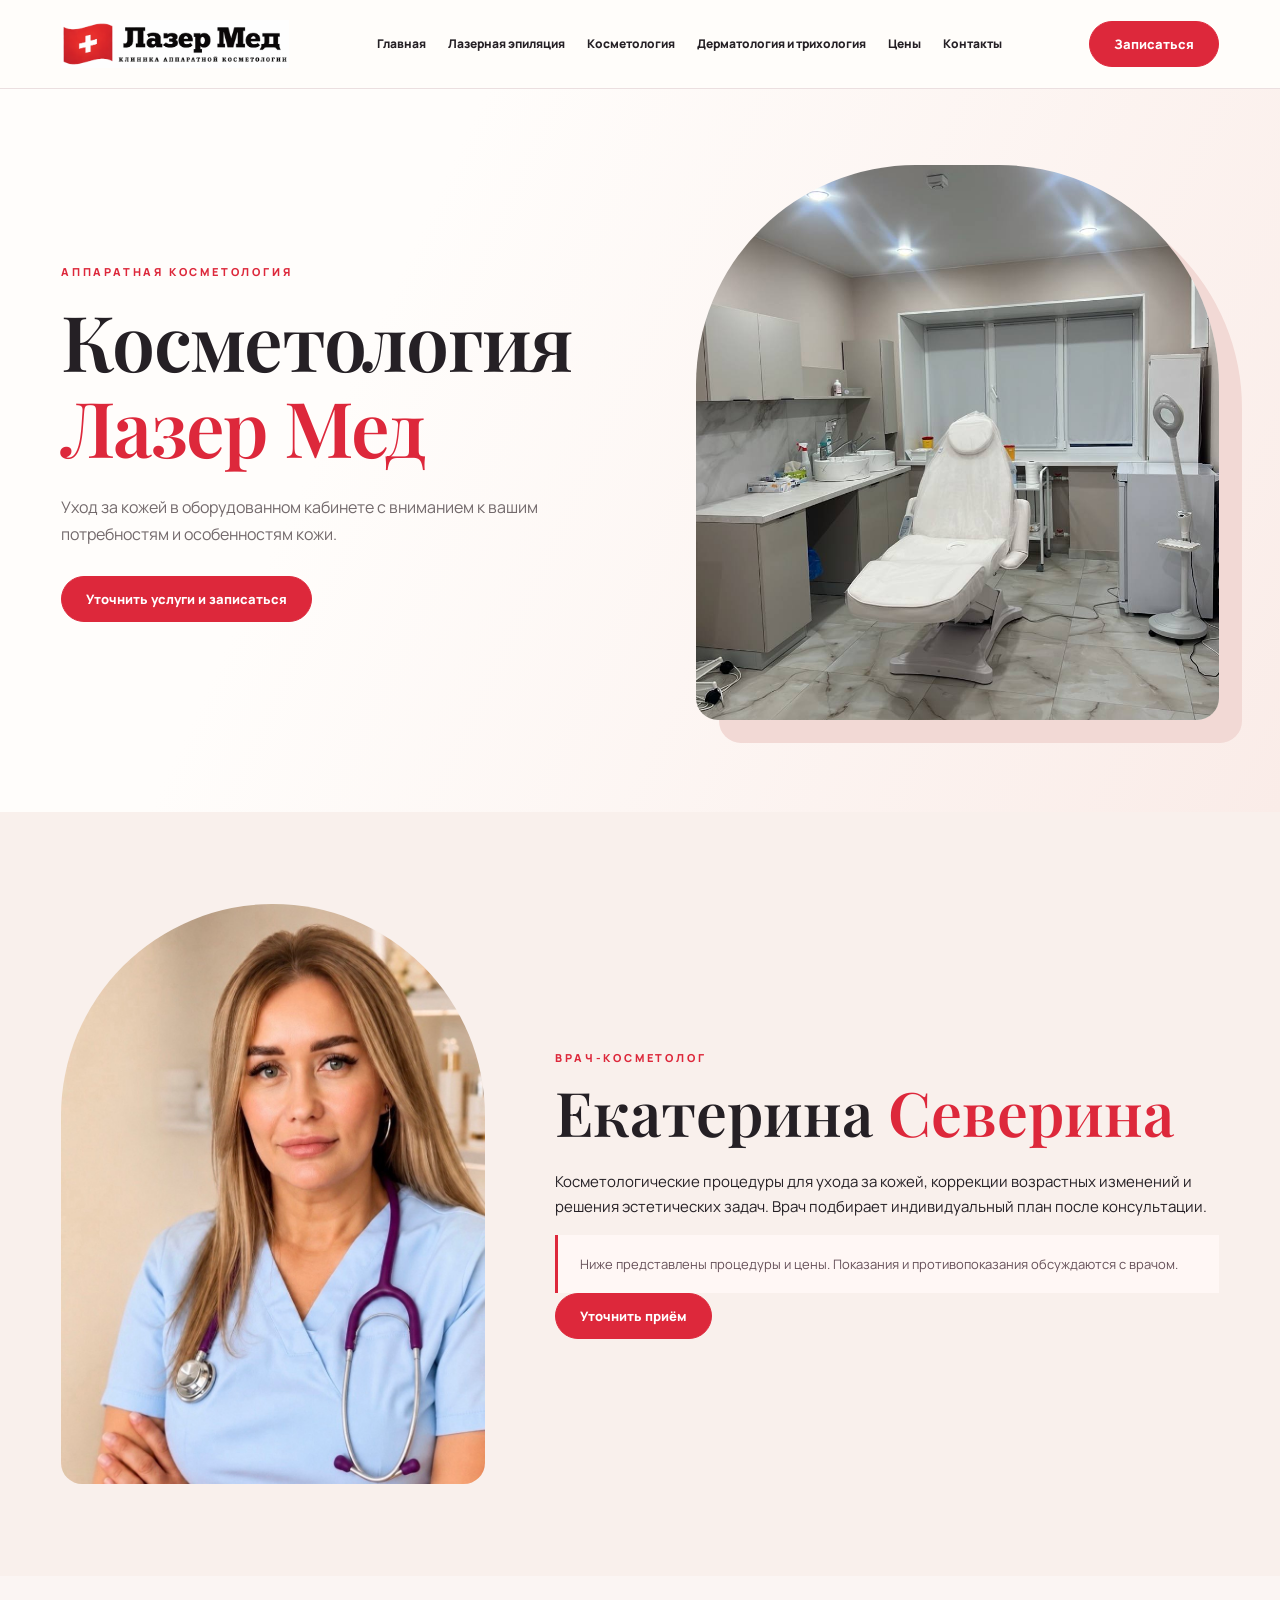
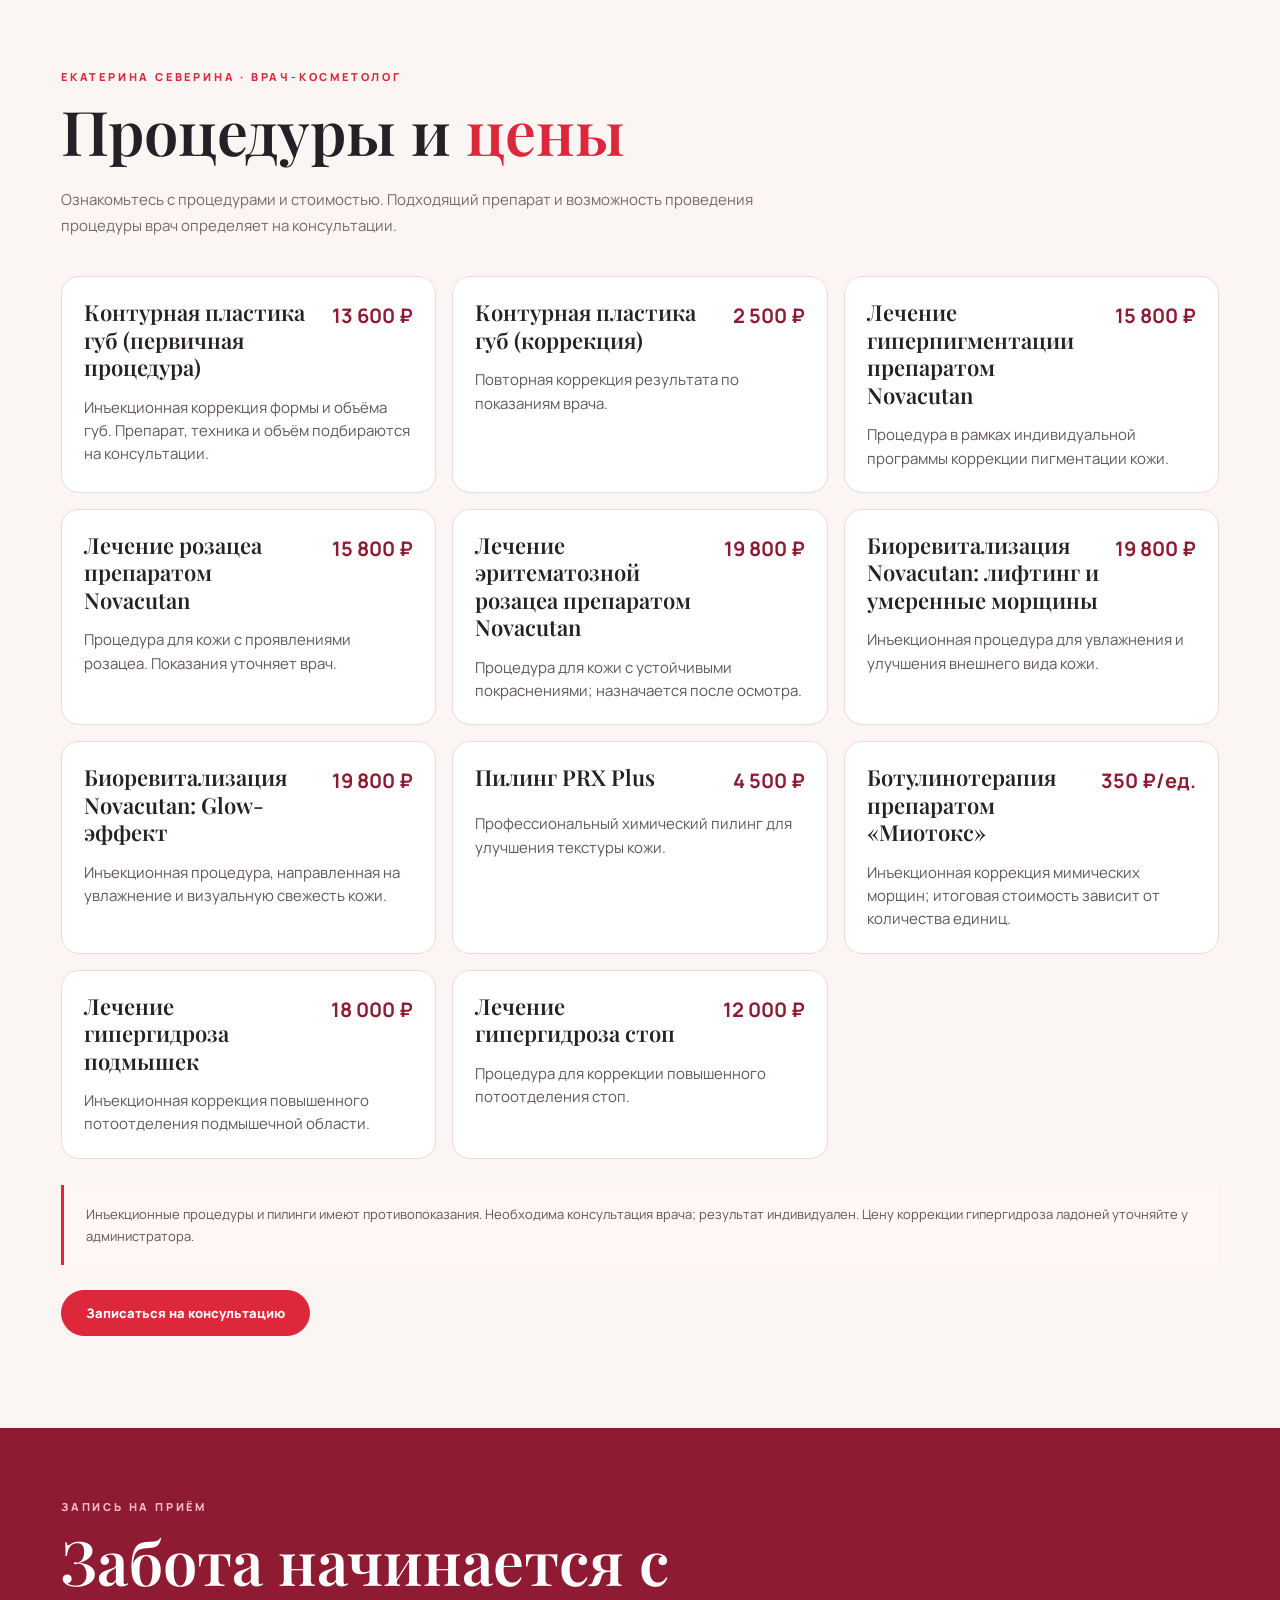
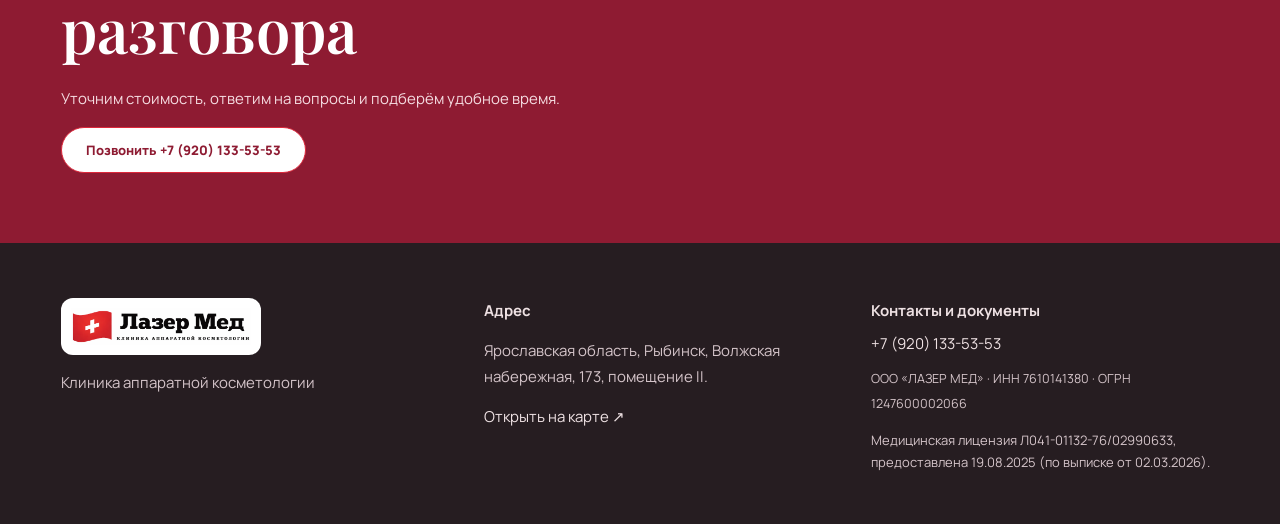
==== commit 6b2d39ab: "Add files via upload" ====
--- a/cosmetology.html
+++ b/cosmetology.html
@@ -1 +1,11 @@
-<!doctype html><html lang="ru"><head><meta charset="utf-8"><meta name="viewport" content="width=device-width, initial-scale=1"><meta name="theme-color" content="#dd283b"><meta name="description" content="Лазер Мед — клиника аппаратной косметологии, лазерная эпиляция в Рыбинске, Волжская набережная 173"><title>Косметология — Лазер Мед, Рыбинск</title><link rel="icon" href="logo.png"><link rel="stylesheet" href="style.css"></head><body><header class="header"><div class="container header-inner"><a href="index.html"><img class="brand" src="logo.png" alt="Лазер Мед"></a><nav class="nav"><a href="index.html">Главная</a><a href="epilation.html">Лазерная эпиляция</a><a href="cosmetology.html">Косметология</a><a href="trichology.html">&#1044;&#1077;&#1088;&#1084;&#1072;&#1090;&#1086;&#1083;&#1086;&#1075;&#1080;&#1103; &#1080; &#1090;&#1088;&#1080;&#1093;&#1086;&#1083;&#1086;&#1075;&#1080;&#1103;</a><a href="prices.html">&#1062;&#1077;&#1085;&#1099;</a><a href="index.html#contacts">Контакты</a></nav><a class="button" href="tel:+79201335353">Записаться</a></div></header><main><section class="hero"><div class="container hero-inner"><div><div class="eyebrow">Аппаратная косметология</div><h1>Косметология <em>Лазер Мед</em></h1><p class="hero-copy">Уход за кожей в оборудованном кабинете с вниманием к вашим потребностям и особенностям кожи.</p><div class="buttons"><a class="button" href="tel:+79201335353">Уточнить услуги и записаться</a></div></div><img class="hero-img original" src="5474239653788459396.jpg" alt="Кабинет косметологии"></div></section><section class="section soft"><div class="container doctor"><img src="5474227696599508143.jpg" alt="Портрет специалиста клиники"><div><div class="eyebrow">Наш специалист</div><h2>Персональный <em>подход</em></h2><p>Знакомьтесь со специалистом косметологического направления. Вы можете задать вопросы о процедурах и записаться по телефону.</p><div class="notice">Перечень доступных процедур, стоимость и график приёма уточняйте у администратора.</div><a class="button" href="tel:+79201335353">Уточнить приём</a></div></div></section><section class="cta"><div class="container"><div class="eyebrow" style="color:#f4bbc8">Запись на приём</div><h2>Забота начинается с разговора</h2><p>Уточним стоимость, ответим на вопросы и подберём удобное время.</p><a class="button" style="background:white;color:#8e1b32" href="tel:+79201335353">Позвонить +7 (920) 133-53-53</a></div></section></main><footer class="footer" id="contacts"><div class="container footcols"><div><img src="logo.png" alt="Лазер Мед"><p>Клиника аппаратной косметологии</p></div><div><strong>Адрес</strong><p>Ярославская область, Рыбинск, Волжская набережная, 173, помещение II.</p><a href="https://yandex.ru/maps/?text=%D0%A0%D1%8B%D0%B1%D0%B8%D0%BD%D1%81%D0%BA%20%D0%92%D0%BE%D0%BB%D0%B6%D1%81%D0%BA%D0%B0%D1%8F%20%D0%BD%D0%B0%D0%B1%D0%B5%D1%80%D0%B5%D0%B6%D0%BD%D0%B0%D1%8F%20173" target="_blank" rel="noopener">Открыть на карте ↗</a></div><div><strong>Контакты и документы</strong><a href="tel:+79201335353">+7 (920) 133-53-53</a><small>ООО «ЛАЗЕР МЕД» · ИНН 7610141380 · ОГРН 1247600002066</small><p class="subtle">Медицинская лицензия Л041-01132-76/02990633, предоставлена 19.08.2025 (по выписке от 02.03.2026).</p></div></div></footer><div class="mob"><a class="button alt" href="index.html">Главная</a><a class="button" href="tel:+79201335353">Записаться</a></div></body></html>+<!doctype html><html lang="ru"><head><meta charset="utf-8"><meta name="viewport" content="width=device-width, initial-scale=1"><meta name="theme-color" content="#dd283b"><meta name="description" content="Лазер Мед — клиника аппаратной косметологии, лазерная эпиляция в Рыбинске, Волжская набережная 173"><title>Косметология — Лазер Мед, Рыбинск</title><link rel="icon" href="logo.png"><link rel="stylesheet" href="style.css"></head><body><header class="header"><div class="container header-inner"><a href="index.html"><img class="brand" src="logo.png" alt="Лазер Мед"></a><nav class="nav"><a href="index.html">Главная</a><a href="epilation.html">Лазерная эпиляция</a><a href="cosmetology.html">Косметология</a><a href="trichology.html">&#1044;&#1077;&#1088;&#1084;&#1072;&#1090;&#1086;&#1083;&#1086;&#1075;&#1080;&#1103; &#1080; &#1090;&#1088;&#1080;&#1093;&#1086;&#1083;&#1086;&#1075;&#1080;&#1103;</a><a href="prices.html">&#1062;&#1077;&#1085;&#1099;</a><a href="index.html#contacts">Контакты</a></nav><a class="button" href="tel:+79201335353">Записаться</a></div></header><main><section class="hero"><div class="container hero-inner"><div><div class="eyebrow">Аппаратная косметология</div><h1>Косметология <em>Лазер Мед</em></h1><p class="hero-copy">Уход за кожей в оборудованном кабинете с вниманием к вашим потребностям и особенностям кожи.</p><div class="buttons"><a class="button" href="tel:+79201335353">Уточнить услуги и записаться</a></div></div><img class="hero-img original" src="5474239653788459396.jpg" alt="Кабинет косметологии"></div></section><section class="section soft"><div class="container doctor"><img src="5474227696599508143.jpg" alt="Портрет специалиста клиники"><div><div class="eyebrow">Врач-косметолог</div><h2>Екатерина <em>Северина</em></h2><p>Косметологические процедуры для ухода за кожей, коррекции возрастных изменений и решения эстетических задач. Врач подбирает индивидуальный план после консультации.</p><div class="notice">Ниже представлены процедуры и цены. Показания и противопоказания обсуждаются с врачом.</div><a class="button" href="tel:+79201335353">Уточнить приём</a></div></div></section><section class="section" id="cosmetology-prices" style="background:#fbf5f3"><div class="container"><div class="eyebrow">Екатерина Северина · врач-косметолог</div><h2>Процедуры и <em>цены</em></h2><p class="intro">Ознакомьтесь с процедурами и стоимостью. Подходящий препарат и возможность проведения процедуры врач определяет на консультации.</p><div style="display:grid;grid-template-columns:repeat(auto-fit,minmax(min(100%,340px),1fr));gap:16px;margin-top:28px"><article style="background:#fff;border:1px solid #eadbdd;border-radius:18px;padding:22px"><div style="display:flex;align-items:flex-start;justify-content:space-between;flex-wrap:wrap;gap:12px"><h3 style="font-size:22px;line-height:1.25;margin:0;flex:1;min-width:180px">Контурная пластика губ (первичная процедура)</h3><strong style="font-size:20px;color:#8e1b32;white-space:nowrap">13 600 ₽</strong></div><p style="font-size:15px;line-height:1.55;margin:14px 0 0;color:#63575b">Инъекционная коррекция формы и объёма губ. Препарат, техника и объём подбираются на консультации.</p></article>
+<article style="background:#fff;border:1px solid #eadbdd;border-radius:18px;padding:22px"><div style="display:flex;align-items:flex-start;justify-content:space-between;flex-wrap:wrap;gap:12px"><h3 style="font-size:22px;line-height:1.25;margin:0;flex:1;min-width:180px">Контурная пластика губ (коррекция)</h3><strong style="font-size:20px;color:#8e1b32;white-space:nowrap">2 500 ₽</strong></div><p style="font-size:15px;line-height:1.55;margin:14px 0 0;color:#63575b">Повторная коррекция результата по показаниям врача.</p></article>
+<article style="background:#fff;border:1px solid #eadbdd;border-radius:18px;padding:22px"><div style="display:flex;align-items:flex-start;justify-content:space-between;flex-wrap:wrap;gap:12px"><h3 style="font-size:22px;line-height:1.25;margin:0;flex:1;min-width:180px">Лечение гиперпигментации препаратом Novacutan</h3><strong style="font-size:20px;color:#8e1b32;white-space:nowrap">15 800 ₽</strong></div><p style="font-size:15px;line-height:1.55;margin:14px 0 0;color:#63575b">Процедура в рамках индивидуальной программы коррекции пигментации кожи.</p></article>
+<article style="background:#fff;border:1px solid #eadbdd;border-radius:18px;padding:22px"><div style="display:flex;align-items:flex-start;justify-content:space-between;flex-wrap:wrap;gap:12px"><h3 style="font-size:22px;line-height:1.25;margin:0;flex:1;min-width:180px">Лечение розацеа препаратом Novacutan</h3><strong style="font-size:20px;color:#8e1b32;white-space:nowrap">15 800 ₽</strong></div><p style="font-size:15px;line-height:1.55;margin:14px 0 0;color:#63575b">Процедура для кожи с проявлениями розацеа. Показания уточняет врач.</p></article>
+<article style="background:#fff;border:1px solid #eadbdd;border-radius:18px;padding:22px"><div style="display:flex;align-items:flex-start;justify-content:space-between;flex-wrap:wrap;gap:12px"><h3 style="font-size:22px;line-height:1.25;margin:0;flex:1;min-width:180px">Лечение эритематозной розацеа препаратом Novacutan</h3><strong style="font-size:20px;color:#8e1b32;white-space:nowrap">19 800 ₽</strong></div><p style="font-size:15px;line-height:1.55;margin:14px 0 0;color:#63575b">Процедура для кожи с устойчивыми покраснениями; назначается после осмотра.</p></article>
+<article style="background:#fff;border:1px solid #eadbdd;border-radius:18px;padding:22px"><div style="display:flex;align-items:flex-start;justify-content:space-between;flex-wrap:wrap;gap:12px"><h3 style="font-size:22px;line-height:1.25;margin:0;flex:1;min-width:180px">Биоревитализация Novacutan: лифтинг и умеренные морщины</h3><strong style="font-size:20px;color:#8e1b32;white-space:nowrap">19 800 ₽</strong></div><p style="font-size:15px;line-height:1.55;margin:14px 0 0;color:#63575b">Инъекционная процедура для увлажнения и улучшения внешнего вида кожи.</p></article>
+<article style="background:#fff;border:1px solid #eadbdd;border-radius:18px;padding:22px"><div style="display:flex;align-items:flex-start;justify-content:space-between;flex-wrap:wrap;gap:12px"><h3 style="font-size:22px;line-height:1.25;margin:0;flex:1;min-width:180px">Биоревитализация Novacutan: Glow-эффект</h3><strong style="font-size:20px;color:#8e1b32;white-space:nowrap">19 800 ₽</strong></div><p style="font-size:15px;line-height:1.55;margin:14px 0 0;color:#63575b">Инъекционная процедура, направленная на увлажнение и визуальную свежесть кожи.</p></article>
+<article style="background:#fff;border:1px solid #eadbdd;border-radius:18px;padding:22px"><div style="display:flex;align-items:flex-start;justify-content:space-between;flex-wrap:wrap;gap:12px"><h3 style="font-size:22px;line-height:1.25;margin:0;flex:1;min-width:180px">Пилинг PRX Plus</h3><strong style="font-size:20px;color:#8e1b32;white-space:nowrap">4 500 ₽</strong></div><p style="font-size:15px;line-height:1.55;margin:14px 0 0;color:#63575b">Профессиональный химический пилинг для улучшения текстуры кожи.</p></article>
+<article style="background:#fff;border:1px solid #eadbdd;border-radius:18px;padding:22px"><div style="display:flex;align-items:flex-start;justify-content:space-between;flex-wrap:wrap;gap:12px"><h3 style="font-size:22px;line-height:1.25;margin:0;flex:1;min-width:180px">Ботулинотерапия препаратом «Миотокс»</h3><strong style="font-size:20px;color:#8e1b32;white-space:nowrap">350 ₽/ед.</strong></div><p style="font-size:15px;line-height:1.55;margin:14px 0 0;color:#63575b">Инъекционная коррекция мимических морщин; итоговая стоимость зависит от количества единиц.</p></article>
+<article style="background:#fff;border:1px solid #eadbdd;border-radius:18px;padding:22px"><div style="display:flex;align-items:flex-start;justify-content:space-between;flex-wrap:wrap;gap:12px"><h3 style="font-size:22px;line-height:1.25;margin:0;flex:1;min-width:180px">Лечение гипергидроза подмышек</h3><strong style="font-size:20px;color:#8e1b32;white-space:nowrap">18 000 ₽</strong></div><p style="font-size:15px;line-height:1.55;margin:14px 0 0;color:#63575b">Инъекционная коррекция повышенного потоотделения подмышечной области.</p></article>
+<article style="background:#fff;border:1px solid #eadbdd;border-radius:18px;padding:22px"><div style="display:flex;align-items:flex-start;justify-content:space-between;flex-wrap:wrap;gap:12px"><h3 style="font-size:22px;line-height:1.25;margin:0;flex:1;min-width:180px">Лечение гипергидроза стоп</h3><strong style="font-size:20px;color:#8e1b32;white-space:nowrap">12 000 ₽</strong></div><p style="font-size:15px;line-height:1.55;margin:14px 0 0;color:#63575b">Процедура для коррекции повышенного потоотделения стоп.</p></article></div><div class="notice" style="margin-top:26px">Инъекционные процедуры и пилинги имеют противопоказания. Необходима консультация врача; результат индивидуален. Цену коррекции гипергидроза ладоней уточняйте у администратора.</div><div class="buttons" style="margin-top:25px"><a class="button" href="tel:+79201335353">Записаться на консультацию</a></div></div></section><section class="cta"><div class="container"><div class="eyebrow" style="color:#f4bbc8">Запись на приём</div><h2>Забота начинается с разговора</h2><p>Уточним стоимость, ответим на вопросы и подберём удобное время.</p><a class="button" style="background:white;color:#8e1b32" href="tel:+79201335353">Позвонить +7 (920) 133-53-53</a></div></section></main><footer class="footer" id="contacts"><div class="container footcols"><div><img src="logo.png" alt="Лазер Мед"><p>Клиника аппаратной косметологии</p></div><div><strong>Адрес</strong><p>Ярославская область, Рыбинск, Волжская набережная, 173, помещение II.</p><a href="https://yandex.ru/maps/?text=%D0%A0%D1%8B%D0%B1%D0%B8%D0%BD%D1%81%D0%BA%20%D0%92%D0%BE%D0%BB%D0%B6%D1%81%D0%BA%D0%B0%D1%8F%20%D0%BD%D0%B0%D0%B1%D0%B5%D1%80%D0%B5%D0%B6%D0%BD%D0%B0%D1%8F%20173" target="_blank" rel="noopener">Открыть на карте ↗</a></div><div><strong>Контакты и документы</strong><a href="tel:+79201335353">+7 (920) 133-53-53</a><small>ООО «ЛАЗЕР МЕД» · ИНН 7610141380 · ОГРН 1247600002066</small><p class="subtle">Медицинская лицензия Л041-01132-76/02990633, предоставлена 19.08.2025 (по выписке от 02.03.2026).</p></div></div></footer><div class="mob"><a class="button alt" href="index.html">Главная</a><a class="button" href="tel:+79201335353">Записаться</a></div></body></html>
